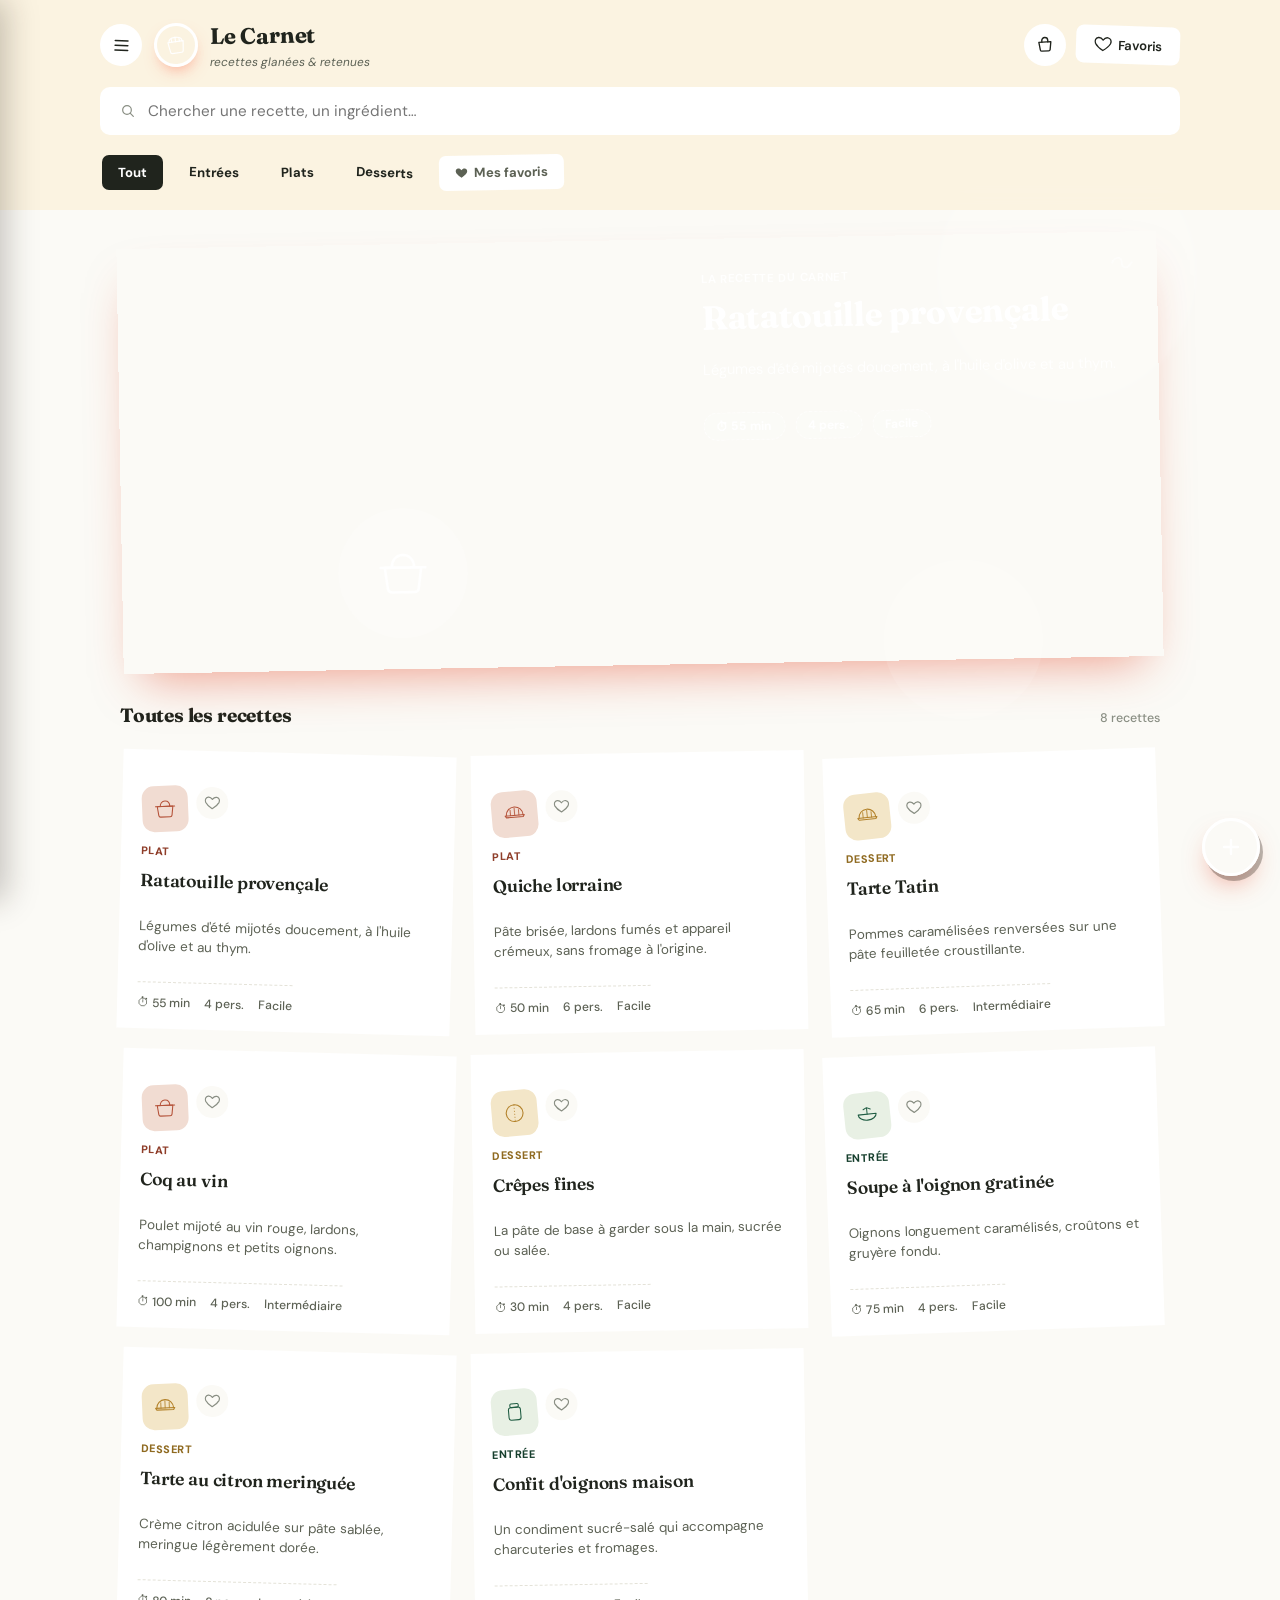
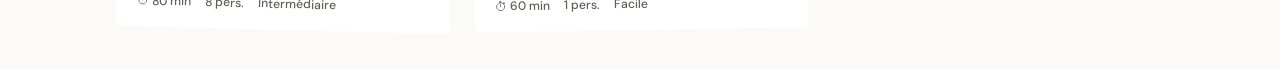
==== index.html @ 971d0649 "Task 1: Design tokens + global base styles - Swap Google Fonts link to use DM Sans (body), Fraunces " ====
<!DOCTYPE html>
<html lang="fr">
<head>
<meta charset="UTF-8">
<meta name="viewport" content="width=device-width, initial-scale=1.0, viewport-fit=cover">
<title>Le Carnet — recettes de cuisine</title>
<meta name="description" content="Un carnet de recettes numérique : entrées, plats et desserts, avec liste de courses et favoris.">
<link rel="preconnect" href="https://fonts.googleapis.com">
<link rel="preconnect" href="https://fonts.gstatic.com" crossorigin>
<link href="https://fonts.googleapis.com/css2?family=Fraunces:ital,opsz,wght@0,9..144,500;0,9..144,600;0,9..144,700;1,9..144,600&family=DM+Sans:wght@400;500;700&family=Caveat:wght@600;700&display=swap" rel="stylesheet">
<link rel="stylesheet" href="style.css">
</head>
<body>

<!-- ===== EN-TÊTE ===== -->
<header class="site-header">
  <div class="header-row">
    <div class="header-left">
      <button id="menuToggle" class="menu-toggle" type="button" aria-label="Ouvrir le menu">
        <svg viewBox="0 0 24 24" width="19" height="19"><path d="M4 6h16M4 12h16M4 18h16" stroke="currentColor" stroke-width="2" stroke-linecap="round"/></svg>
      </button>
      <div class="brand">
      <span class="brand-mark" aria-hidden="true">
        <svg viewBox="0 0 40 40" fill="none" xmlns="http://www.w3.org/2000/svg">
          <path d="M8 14c0-4 3.5-8 12-8s12 4 12 8" stroke="currentColor" stroke-width="2" stroke-linecap="round"/>
          <path d="M6 14h28l-2.5 18a3 3 0 0 1-3 2.6H11.5a3 3 0 0 1-3-2.6L6 14Z" stroke="currentColor" stroke-width="2" stroke-linejoin="round"/>
          <path d="M13 14V9M20 14V6M27 14V9" stroke="currentColor" stroke-width="2" stroke-linecap="round"/>
        </svg>
      </span>
      <div class="brand-text">
        <h1>Le Carnet</h1>
        <p>recettes glanées &amp; retenues</p>
      </div>
      </div>
    </div>
    <div class="header-actions">
      <button id="timerBadge" class="timer-badge" type="button" hidden>
        <svg viewBox="0 0 24 24" width="15" height="15"><circle cx="12" cy="13" r="8" fill="none" stroke="currentColor" stroke-width="1.8"/><path d="M12 9v4l3 2" fill="none" stroke="currentColor" stroke-width="1.8" stroke-linecap="round" stroke-linejoin="round"/><path d="M9 2h6M12 2v2" stroke="currentColor" stroke-width="1.8" stroke-linecap="round"/></svg>
        <span id="timerBadgeValue">00:00</span>
      </button>
      <button id="cartToggle" class="cart-toggle" type="button" aria-label="Panier de courses">
        <svg viewBox="0 0 24 24" width="18" height="18"><path d="M4 8h16l-1.5 10.5a2 2 0 0 1-2 1.5H7.5a2 2 0 0 1-2-1.5L4 8Z" fill="none" stroke="currentColor" stroke-width="1.8" stroke-linejoin="round"/><path d="M8 8V6a4 4 0 0 1 8 0v2" fill="none" stroke="currentColor" stroke-width="1.8" stroke-linecap="round"/></svg>
        <span id="cartBadge" class="cart-badge" hidden>0</span>
      </button>
      <button id="favToggle" class="fav-toggle" type="button" aria-pressed="false">
        <svg viewBox="0 0 24 24" width="18" height="18"><path d="M12 20.5s-7.5-4.6-10-9.4C.4 7.6 2 4 5.6 3.4 8 3 10.2 4.2 12 6.6 13.8 4.2 16 3 18.4 3.4 22 4 23.6 7.6 22 11.1c-2.5 4.8-10 9.4-10 9.4Z" fill="none" stroke="currentColor" stroke-width="1.8" stroke-linejoin="round"/></svg>
        <span>Favoris</span>
      </button>
    </div>
  </div>

  <div class="search-row">
    <label class="search-box" for="searchInput">
      <svg viewBox="0 0 24 24" width="16" height="16" aria-hidden="true"><circle cx="10.5" cy="10.5" r="6.5" fill="none" stroke="currentColor" stroke-width="1.8"/><path d="M20 20l-4.8-4.8" stroke="currentColor" stroke-width="1.8" stroke-linecap="round"/></svg>
      <input id="searchInput" type="text" placeholder="Chercher une recette, un ingrédient…" autocomplete="off">
    </label>
  </div>

  <nav class="chip-row" aria-label="Filtrer par catégorie">
    <button class="chip is-active" data-filter="tout" type="button">Tout</button>
    <button class="chip" data-filter="entrée" type="button">Entrées</button>
    <button class="chip" data-filter="plat" type="button">Plats</button>
    <button class="chip" data-filter="dessert" type="button">Desserts</button>
    <button class="chip chip-fav" data-filter="favoris" type="button">
      <svg viewBox="0 0 24 24" width="13" height="13"><path d="M12 20.5s-7.5-4.6-10-9.4C.4 7.6 2 4 5.6 3.4 8 3 10.2 4.2 12 6.6 13.8 4.2 16 3 18.4 3.4 22 4 23.6 7.6 22 11.1c-2.5 4.8-10 9.4-10 9.4Z" fill="currentColor"/></svg>
      Mes favoris
    </button>
  </nav>
</header>

<!-- ===== CONTENU PRINCIPAL ===== -->
<main id="mainView">
  <section class="hero" id="heroSlot" aria-label="Recette du jour"></section>

  <section class="grid-section">
    <div class="grid-heading">
      <h2 id="resultTitle">Toutes les recettes</h2>
      <span id="resultCount" class="result-count"></span>
    </div>
    <div id="recipeGrid" class="recipe-grid"></div>
    <p id="emptyState" class="empty-state" hidden>
      Rien à se mettre sous la dent. Essayez un autre mot-clé ou une autre catégorie.
    </p>
  </section>
</main>

<!-- ===== VUE DÉTAIL (fiche recette plein écran) ===== -->
<section id="detailView" class="detail-view" aria-hidden="true">
  <div class="detail-scroll" id="detailScroll"></div>
</section>

<!-- ===== VUE AJOUT (formulaire plein écran) ===== -->
<section id="addView" class="detail-view add-view" aria-hidden="true">
  <div class="detail-scroll" id="addScroll"></div>
</section>

<!-- ===== VUE PANIER (liste de courses plein écran) ===== -->
<section id="panierView" class="detail-view add-view" aria-hidden="true">
  <div class="detail-scroll" id="panierScroll"></div>
</section>

<button id="addFab" class="fab" type="button" aria-label="Ajouter une recette">
  <svg viewBox="0 0 24 24" width="24" height="24"><path d="M12 5v14M5 12h14" stroke="currentColor" stroke-width="2.4" stroke-linecap="round"/></svg>
</button>

<!-- ===== TIROIR DE NAVIGATION ===== -->
<div id="drawerOverlay" class="drawer-overlay" hidden></div>
<nav id="drawer" class="drawer" aria-hidden="true" aria-label="Navigation principale">
  <div class="drawer-head">
    <span class="drawer-title">Le Carnet</span>
    <button id="drawerCloseBtn" class="drawer-close" type="button" aria-label="Fermer le menu">✕</button>
  </div>
  <div class="drawer-nav">
    <button class="drawer-item" id="navAllBtn" type="button">
      <span class="drawer-item-icon"><svg viewBox="0 0 24 24" width="19" height="19"><rect x="3" y="3" width="8" height="8" rx="2" stroke="currentColor" stroke-width="1.8"/><rect x="13" y="3" width="8" height="8" rx="2" stroke="currentColor" stroke-width="1.8"/><rect x="3" y="13" width="8" height="8" rx="2" stroke="currentColor" stroke-width="1.8"/><rect x="13" y="13" width="8" height="8" rx="2" stroke="currentColor" stroke-width="1.8"/></svg></span>
      Toutes les recettes
    </button>
    <button class="drawer-item" id="navFavBtn" type="button">
      <span class="drawer-item-icon"><svg viewBox="0 0 24 24" width="19" height="19"><path d="M12 20.5s-7.5-4.6-10-9.4C.4 7.6 2 4 5.6 3.4 8 3 10.2 4.2 12 6.6 13.8 4.2 16 3 18.4 3.4 22 4 23.6 7.6 22 11.1c-2.5 4.8-10 9.4-10 9.4Z" fill="none" stroke="currentColor" stroke-width="1.8" stroke-linejoin="round"/></svg></span>
      Favoris
    </button>
    <button class="drawer-item" id="navPanierBtn" type="button">
      <span class="drawer-item-icon"><svg viewBox="0 0 24 24" width="19" height="19"><path d="M4 8h16l-1.5 10.5a2 2 0 0 1-2 1.5H7.5a2 2 0 0 1-2-1.5L4 8Z" fill="none" stroke="currentColor" stroke-width="1.8" stroke-linejoin="round"/><path d="M8 8V6a4 4 0 0 1 8 0v2" fill="none" stroke="currentColor" stroke-width="1.8" stroke-linecap="round"/></svg></span>
      Panier de courses
    </button>
    <button class="drawer-item" id="navAddBtn" type="button">
      <span class="drawer-item-icon"><svg viewBox="0 0 24 24" width="19" height="19"><path d="M12 5v14M5 12h14" stroke="currentColor" stroke-width="2" stroke-linecap="round"/></svg></span>
      Ajouter une recette
    </button>
  </div>
</nav>

<div id="toast" class="toast" role="status" aria-live="polite"></div>

<script src="script.js"></script>
</body>
</html>
---- style.css ----
/* =========================================================
   LE CARNET — design tokens
   Carnet lumineux épuré : presque blanc, une seule couleur bijou (émeraude)
   ========================================================= */
:root{
  --bg: #FBFAF6;
  --surface: #FFFFFF;
  --ink: #20241D;
  --ink-soft: #5C6154;
  --ink-faint: #8A8F84;
  --line: #E4E2D8;

  --emerald: #1F5C42;
  --emerald-dark: #163F2D;
  --emerald-tint: #E8F0E4;

  --terracotta: #B5533A;
  --terracotta-dark: #8F3E2A;
  --terracotta-tint: #F1DCD2;

  --mustard: #B3822A;
  --mustard-dark: #8F6A20;
  --mustard-tint: #F3E6C8;

  --font-display: "Fraunces", "Georgia", serif;
  --font-hand: "Caveat", cursive;
  --font-body: "DM Sans", -apple-system, BlinkMacSystemFont, sans-serif;

  --shadow-raised: 0 10px 24px -10px rgba(32,36,29,.22);
}

/* couleurs d'accent par catégorie, appliquées via classe .cat-xxx */
.cat-entrée{ --accent: var(--emerald); --accent-dark: var(--emerald-dark); --accent-tint: var(--emerald-tint); }
.cat-plat{ --accent: var(--terracotta); --accent-dark: var(--terracotta-dark); --accent-tint: var(--terracotta-tint); }
.cat-dessert{ --accent: var(--mustard); --accent-dark: var(--mustard-dark); --accent-tint: var(--mustard-tint); }

*,*::before,*::after{ box-sizing: border-box; }
@media (prefers-reduced-motion: reduce){
  *{ animation-duration: 0.001ms !important; transition-duration: 0.001ms !important; }
}

html{ -webkit-tap-highlight-color: transparent; }

body{
  margin:0;
  background: var(--bg);
  color: var(--ink);
  font-family: var(--font-body);
  line-height: 1.55;
  padding-bottom: 40px;
  position: relative;
  overflow-x: hidden;
}

h1,h2,h3{ font-family: var(--font-display); margin:0; color: var(--ink); font-weight: 600; letter-spacing:-.01em; }

button{ font-family: inherit; cursor:pointer; }
input{ font-family: inherit; }

/* =========================================================
   EN-TÊTE
   ========================================================= */
.site-header{
  position: sticky; top:0; z-index: 20;
  background: rgba(251,242,222,.88);
  backdrop-filter: blur(14px);
  -webkit-backdrop-filter: blur(14px);
  padding: 18px 20px 14px;
}
.header-row{
  display:flex; align-items:center; justify-content:space-between; gap:12px;
  max-width: 1080px; margin: 0 auto;
}
.header-left{ display:flex; align-items:center; gap:12px; }
.brand{ display:flex; align-items:center; gap:12px; }
.brand-mark{
  color: #fff;
  width:44px; height:44px; flex:none;
  display:flex; align-items:center; justify-content:center;
  background: linear-gradient(135deg, var(--coral), var(--coral-dark));
  border-radius: 50%;
  border: 3px solid var(--surface);
  outline: 2px solid var(--coral);
  box-shadow: 0 8px 16px -6px rgba(255,90,60,.5);
  transform: rotate(-8deg);
}
.brand-mark svg{ width:22px; height:22px; }
.brand-text h1{ font-size: 1.4rem; font-weight:700; transform: rotate(-1deg); }
.brand-text p{ margin:0; font-size:.74rem; color: var(--ink-soft); font-style: italic; }

.menu-toggle{
  display:flex; align-items:center; justify-content:center;
  width:42px; height:42px; flex:none;
  background: var(--surface); color: var(--ink);
  border:none; border-radius: 50%;
  box-shadow: var(--shadow-paper-sm);
  transition: all .18s ease;
  transform: rotate(2deg);
}
.menu-toggle:hover{ transform: rotate(0deg) translateY(-1px); box-shadow: var(--shadow-raised); }
.menu-toggle:active{ transform: scale(.94); }

.topbar-menu-btn{ margin-right:2px; }

.header-actions{ display:flex; align-items:center; gap:10px; }

.fav-toggle{
  display:flex; align-items:center; gap:6px;
  background: var(--surface); color: var(--ink);
  border:none; border-radius: 8px;
  padding: 10px 18px; font-size:.82rem; font-weight:600;
  box-shadow: var(--shadow-paper-sm);
  transition: all .18s ease;
  transform: rotate(2deg);
}
.fav-toggle svg{ stroke: currentColor; }
.fav-toggle[aria-pressed="true"]{ background: var(--coral); color:#fff; }
.fav-toggle:hover{ transform: rotate(0deg) translateY(-1px); box-shadow: var(--shadow-raised); }
.fav-toggle:active{ transform: scale(.96); }

.timer-badge{
  display:flex; align-items:center; gap:6px;
  background: var(--coral); color:#fff;
  border:none; border-radius: 999px;
  padding: 9px 14px; font-size:.8rem; font-weight:700; font-variant-numeric: tabular-nums;
  box-shadow: var(--shadow-paper-sm);
  transform: rotate(-2deg);
  animation: timerPulse 2s ease-in-out infinite;
}
.timer-badge:hover{ transform: rotate(0deg) translateY(-1px); }
.timer-badge[hidden]{ display:none; }
@keyframes timerPulse{
  0%,100%{ box-shadow: var(--shadow-paper-sm); }
  50%{ box-shadow: var(--shadow-paper-sm), 0 0 0 5px rgba(255,90,60,.18); }
}

.cart-toggle{
  position:relative;
  display:flex; align-items:center; justify-content:center;
  width:42px; height:42px; flex:none;
  background: var(--surface); color: var(--ink);
  border:none; border-radius: 50%;
  box-shadow: var(--shadow-paper-sm);
  transition: all .18s ease;
  transform: rotate(-3deg);
}
.cart-toggle:hover{ transform: rotate(0deg) translateY(-1px); box-shadow: var(--shadow-raised); }
.cart-toggle:active{ transform: scale(.94); }
.cart-badge{
  position:absolute; top:-5px; right:-5px;
  width:18px; height:18px; border-radius:50%;
  background: var(--coral-dark); color:#fff;
  font-size:.64rem; font-weight:800;
  display:flex; align-items:center; justify-content:center;
  border: 2px solid var(--bg);
}
.cart-badge[hidden]{ display:none; }

.search-row{ max-width:1080px; margin: 16px auto 0; }
.search-box{
  display:flex; align-items:center; gap:10px;
  background: var(--surface);
  border-radius: 10px;
  padding: 13px 20px;
  color: var(--ink-faint);
  box-shadow: var(--shadow-paper-sm);
  border-bottom: 3px dashed var(--coral);
}
.search-box input{
  border:none; background:transparent; outline:none;
  width:100%; font-size:.95rem; color: var(--ink);
}
.search-box svg{ flex:none; }

.chip-row{
  max-width:1080px; margin: 16px auto 0;
  display:flex; gap:10px; overflow-x:auto; padding: 4px 2px 6px;
  scrollbar-width:none;
}
.chip-row::-webkit-scrollbar{ display:none; }
.chip{
  flex:none;
  border:none;
  padding: 9px 16px; border-radius: 7px; font-size:.82rem; font-weight:700;
  transition: all .18s ease;
  display:flex; align-items:center; gap:6px;
  box-shadow: var(--shadow-paper-sm);
  background: var(--surface); color: var(--ink-soft);
}
.chip:nth-child(1){ transform: rotate(-2deg); }
.chip:nth-child(2){ transform: rotate(1.5deg); }
.chip:nth-child(3){ transform: rotate(-1.5deg); }
.chip:nth-child(4){ transform: rotate(2deg); }
.chip:nth-child(5){ transform: rotate(-1deg); }
.chip:hover{ transform: rotate(0deg) translateY(-1px); }
.chip[data-filter="entrée"]{ background: var(--teal-tint); color: var(--teal-dark); }
.chip[data-filter="plat"]{ background: var(--coral-tint); color: var(--coral-dark); }
.chip[data-filter="dessert"]{ background: var(--amber-tint); color: var(--amber-dark); }
.chip[data-filter="tout"].is-active{ background: var(--ink); color: #fff; }
.chip[data-filter="entrée"].is-active{ background: var(--teal); color: #fff; }
.chip[data-filter="plat"].is-active{ background: var(--coral); color: #fff; }
.chip[data-filter="dessert"].is-active{ background: var(--amber); color: #fff; }
.chip.is-active{ box-shadow: var(--shadow-paper); transform: rotate(0deg); }
.chip-fav.is-active{ background: var(--coral); color: #fff; }

/* =========================================================
   HERO — recette du jour
   ========================================================= */
.hero{ max-width:1080px; margin: 30px auto 0; padding: 0 20px; }
.hero-card{
  position:relative;
  display:grid; grid-template-columns: 1.15fr 1fr; gap:0;
  background: linear-gradient(135deg, var(--coral) 0%, var(--coral-dark) 100%);
  color: #fff;
  clip-path: var(--torn);
  overflow:visible;
  box-shadow: 0 24px 48px -20px rgba(225,64,31,.5);
  cursor:pointer;
  border: none;
  width:100%; text-align:left;
  isolation: isolate;
  transform: rotate(-1deg);
}
.hero-card::before{
  content:""; position:absolute; z-index:0; width:260px; height:260px; border-radius:50%;
  background: rgba(255,255,255,.14); top:-90px; right:-40px; filter: blur(2px);
}
.hero-card::after{
  content:""; position:absolute; z-index:0; width:160px; height:160px; border-radius:50%;
  background: rgba(255,255,255,.1); bottom:-60px; right:120px;
}
.hero-card .tape{ background: rgba(255,201,60,.9); left:36%; top:-11px; }
.hero-doodle{ position:absolute; z-index:1; opacity:.55; color:#fff; }
.hero-copy{ position:relative; z-index:1; padding: 32px 28px; display:flex; flex-direction:column; gap:10px; justify-content:center; }
.hero-eyebrow{
  font-size:.72rem; letter-spacing:.06em; text-transform:uppercase; font-weight:700;
  color: rgba(255,255,255,.85);
}
.hero-copy h2{ color: #fff; font-size: clamp(1.5rem, 3vw, 2.1rem); font-weight:700; line-height:1.15; transform: rotate(-.6deg); }
.hero-copy p{ color: rgba(255,255,255,.85); font-size:.92rem; max-width: 46ch; }
.hero-meta{ display:flex; gap:10px; margin-top:8px; flex-wrap: wrap; }
.hero-meta span{
  font-size:.76rem; font-weight:700; background: rgba(255,255,255,.18);
  border: 1.5px dashed rgba(255,255,255,.6);
  padding: 5px 12px; border-radius: 999px;
}
.hero-art{
  position:relative; z-index:1; display:flex; align-items:center; justify-content:center;
  min-height: 190px;
}
.hero-art-circle{
  width: 130px; height:130px; border-radius:50%;
  background: rgba(255,255,255,.16);
  display:flex; align-items:center; justify-content:center;
  animation: heroWobble 6s ease-in-out infinite;
}
.hero-art svg{ width: 56px; height:56px; color:#fff; }

@keyframes heroWobble{
  0%,100%{ transform: rotate(-4deg); }
  50%{ transform: rotate(4deg); }
}

@media (max-width: 640px){
  .hero-card{ grid-template-columns: 1fr; }
  .hero-art{ order:-1; min-height:140px; padding-top: 24px; }
}

/* =========================================================
   GRILLE DE RECETTES
   ========================================================= */
.grid-section{ max-width:1080px; margin: 36px auto 0; padding: 0 20px; }
.grid-heading{ display:flex; align-items:baseline; justify-content:space-between; margin-bottom:16px; }
.grid-heading h2{ font-size:1.2rem; font-weight:700; }
.result-count{ font-size:.78rem; color: var(--ink-faint); font-weight:500; }

.recipe-grid{
  display:grid; grid-template-columns: repeat(auto-fill, minmax(250px,1fr));
  gap: 20px;
}

.recipe-card{
  position:relative;
  background: var(--surface);
  border:none;
  clip-path: var(--torn);
  padding: 20px 20px 18px;
  box-shadow: var(--shadow-paper);
  cursor:pointer;
  transition: transform .2s cubic-bezier(.2,.8,.2,1), box-shadow .2s ease;
  text-align:left;
  width:100%;
  display:flex; flex-direction:column; gap:12px;
}
.recipe-grid{ padding-top: 6px; }
.recipe-card:nth-child(3n){ transform: rotate(-2deg); }
.recipe-card:nth-child(3n+1){ transform: rotate(1.5deg); }
.recipe-card:nth-child(3n+2){ transform: rotate(-1deg); }
.recipe-card:hover{ transform: rotate(0deg) translateY(-5px); box-shadow: var(--shadow-raised); }
.recipe-card:active{ transform: rotate(0deg) translateY(-1px); }

.card-top{ display:flex; align-items:flex-start; justify-content:space-between; gap:8px; margin-top: 4px; }
.card-icon{
  color: var(--accent); flex:none;
  width: 46px; height:46px; border-radius: 12px;
  background: var(--accent-tint);
  display:flex; align-items:center; justify-content:center;
  transform: rotate(-4deg);
}
.card-icon svg{ width:24px; height:24px; }

.card-fav{
  flex:none; background: var(--bg); border:none; color: var(--ink-faint); padding:8px;
  display:flex; border-radius: 999px;
  transition: color .15s ease, background .15s ease;
}
.card-fav[aria-pressed="true"]{ color: var(--coral); background: var(--coral-tint); }
.card-fav svg{ width:16px; height:16px; }

.card-cat{
  font-size:.68rem; letter-spacing:.04em; text-transform:uppercase; font-weight:800;
  color: var(--accent-dark);
}
.card-title{ font-family: var(--font-display); font-size:1.1rem; font-weight:600; line-height:1.25; color: var(--ink); }
.card-desc{ font-size:.84rem; color: var(--ink-soft); line-height:1.45; }

.card-meta{
  display:flex; gap:14px; margin-top:auto; padding-top:12px; border-top: 1.5px dashed var(--line);
  font-size:.76rem; color: var(--ink-soft); font-weight:500;
}
.card-meta span{ display:flex; align-items:center; gap:4px; }

.empty-state{
  text-align:center; padding: 50px 20px; color: var(--ink-soft);
}

/* =========================================================
   VUE DÉTAIL — fiche plein écran
   ========================================================= */
.detail-view{
  position: fixed; inset:0; z-index:50;
  background: var(--bg);
  transform: translateX(100%);
  transition: transform .32s cubic-bezier(.32,.72,0,1);
  overflow:hidden;
}
.detail-view.is-open{ transform: translateX(0); }
.detail-scroll{ height:100%; overflow-y:auto; }

/* fond papier opaque : garantit qu'aucun contenu qui défile ne peut jamais
   apparaître dans les découpes du bord déchiré ci-dessous */
.detail-hero{
  position: sticky; top:0; z-index:2;
  background: var(--bg);
  padding: 20px 20px 44px;
}
/* calque décoratif : dégradé + bord déchiré, posé par-dessus le fond papier opaque */
.detail-hero-fill{
  position:absolute; inset:0; z-index:0;
  background:
    repeating-linear-gradient(115deg, rgba(255,255,255,.05) 0 2px, transparent 2px 6px),
    linear-gradient(160deg, color-mix(in srgb, var(--accent) 55%, #fff) 0%, var(--accent) 35%, var(--accent-dark) 100%);
  clip-path: var(--torn-bottom);
}
.detail-hero > *:not(.detail-hero-fill){ position:relative; z-index:1; }
.detail-hero .tape{ background: rgba(255,201,60,.9); left:34%; top:0; }
.detail-doodle{ position:absolute; z-index:1; opacity:.5; color:#fff; }
.detail-topbar{ display:flex; align-items:center; justify-content:space-between; max-width:1080px; margin:0 auto 20px; }
.detail-topbar-left{ display:flex; align-items:center; gap:8px; }
.detail-topbar-actions{ display:flex; align-items:center; gap:8px; }
.back-btn{
  display:flex; align-items:center; gap:6px;
  background: rgba(255,255,255,.2); border:none;
  color: #fff; border-radius:999px; padding:9px 16px; font-size:.84rem; font-weight:600;
}
.detail-fav{
  background: rgba(255,255,255,.2); border:none;
  color: #fff; border-radius:999px; width:38px; height:38px;
  display:flex; align-items:center; justify-content:center;
}
.detail-fav.is-menu{ width:42px; height:42px; }
.detail-fav[aria-pressed="true"]{ background: #fff; color: var(--accent-dark); }

.detail-heading{ max-width:760px; margin:0 auto; }
.detail-eyebrow{ font-size:.72rem; text-transform:uppercase; letter-spacing:.06em; font-weight:700; color: rgba(255,255,255,.85); }
.detail-heading h2{ color: #fff; font-size: clamp(1.6rem,4vw,2.3rem); margin-top:6px; font-weight:700; }
.detail-sub{ color: rgba(255,255,255,.85); font-size:.9rem; margin-top:10px; max-width:60ch; }

.detail-stats{ display:flex; gap:12px; margin-top:22px; flex-wrap:wrap; }
.stat{ display:flex; flex-direction:column; gap:2px; background: rgba(255,255,255,.16); padding: 10px 16px; border-radius: 14px; }
.stat-value{ font-weight:700; font-size:.95rem; color: #fff; }
.stat-label{ font-size:.66rem; text-transform:uppercase; letter-spacing:.05em; color: rgba(255,255,255,.75); }

.stat-stepper .servings-row{ display:flex; align-items:center; gap:10px; }
.stat-stepper .stat-value{ min-width:14px; text-align:center; }
.step-btn{
  width:22px; height:22px; border-radius:50%; border:none;
  background: rgba(255,255,255,.28); color:#fff; font-weight:800; font-size:.9rem;
  display:flex; align-items:center; justify-content:center; line-height:1;
  transition: background .15s ease, transform .15s ease;
}
.step-btn:hover{ background: rgba(255,255,255,.4); }
.step-btn:active{ transform: scale(.9); }
.step-btn:disabled{ opacity:.4; cursor:not-allowed; }

.add-to-cart-btn{
  display:flex; align-items:center; justify-content:center; gap:8px;
  width:100%; margin-top:16px;
  background: linear-gradient(135deg, var(--accent), var(--accent-dark)); color:#fff;
  border:none; border-radius:8px; padding:12px 18px; font-size:.86rem; font-weight:700;
  box-shadow: var(--shadow-paper-sm);
  transform: rotate(-.6deg);
}
.add-to-cart-btn:hover{ transform: rotate(0deg) translateY(-1px); }
.add-to-cart-btn svg{ width:16px; height:16px; }

/* =========================================================
   MINUTEUR
   ========================================================= */
.timer-panel{
  position:relative; margin-top:16px;
  background: var(--surface); border-radius:4px; padding:16px;
  box-shadow: var(--shadow-paper-sm);
  transform: rotate(-.6deg);
}
.timer-panel .tape{ top:-8px; left:20px; }
.timer-panel-head{ display:flex; align-items:center; gap:8px; margin-bottom:10px; }
.timer-panel-head h4{ font-family: var(--font-display); font-size:.9rem; font-weight:600; margin:0; color: var(--ink); }
.timer-display{
  font-family: var(--font-display); font-size:2.1rem; font-weight:700;
  text-align:center; color: var(--accent-dark); margin: 4px 0 14px;
  font-variant-numeric: tabular-nums;
}
.timer-display.is-done{ color: var(--coral-dark); }
.timer-quick{ display:flex; gap:8px; justify-content:center; margin-bottom:14px; flex-wrap:wrap; }
.timer-quick button{
  border:none; background: var(--accent-tint); color: var(--accent-dark);
  font-weight:700; font-size:.78rem; padding:7px 13px; border-radius:999px;
}
.timer-quick button:hover{ background: var(--accent); color:#fff; }
.timer-actions{ display:flex; gap:10px; justify-content:center; }
.timer-actions button{
  border:none; border-radius:8px; padding:10px 20px; font-size:.84rem; font-weight:700;
  box-shadow: var(--shadow-paper-sm);
}
.timer-start{ background: linear-gradient(135deg, var(--accent), var(--accent-dark)); color:#fff; }
.timer-reset{ background: var(--surface); color: var(--ink); border: 1.5px dashed var(--line) !important; }
.timer-actions button:hover{ transform: translateY(-1px); }

.detail-body{ max-width:760px; margin: 0 auto; padding: 30px 20px 60px; display:grid; gap:36px; }
@media (min-width: 720px){
  .detail-body{ grid-template-columns: 1fr 1.4fr; align-items:start; }
}

.panel-title{
  font-size:.8rem; text-transform:uppercase; letter-spacing:.05em; font-weight:700;
  color: var(--ink); margin-bottom:16px;
}

/* liste d'ingrédients — rangées propres, plus de pointillés façon ticket */
.ingredient-list{ list-style:none; margin:0; padding:0; display:flex; flex-direction:column; gap:2px; }
.ingredient-list li{
  display:flex; justify-content:space-between; align-items:center; gap:10px;
  padding: 11px 14px;
  font-size:.88rem;
  border-radius: 12px;
  background: var(--surface);
}
.ingredient-list li:nth-child(even){ background: transparent; }
.ing-name{ color: var(--ink); font-weight:500; }
.ing-qty{ color: var(--accent-dark); font-weight:600; white-space:nowrap; font-size:.82rem; }

.step-list{ list-style:none; margin:0; padding:0; counter-reset: step; display:flex; flex-direction:column; gap:20px; }
.step-list li{
  counter-increment: step;
  position:relative; padding-left:42px; font-size:.93rem; color: var(--ink); line-height:1.6;
}
.step-list li::before{
  content: counter(step);
  position:absolute; left:0; top:-2px;
  width:28px; height:28px; border-radius:50%;
  background: linear-gradient(135deg, var(--accent), var(--accent-dark));
  color: #fff; font-weight:700; font-size:.8rem;
  display:flex; align-items:center; justify-content:center;
  box-shadow: 0 4px 10px -3px rgba(0,0,0,.25);
}

.note-box{
  position: relative;
  margin-top: 14px;
  background: var(--accent-tint);
  border-radius: 2px; padding: 16px 18px; font-size:.84rem; color: var(--ink);
  box-shadow: var(--shadow-paper-sm);
  transform: rotate(-1.2deg);
}
.note-box .tape{ background: rgba(255,201,60,.9); }
.note-box b{ color: var(--accent-dark); }

/* =========================================================
   TOAST
   ========================================================= */
.toast{
  position: fixed; left:50%; bottom:24px; transform: translateX(-50%) translateY(20px) rotate(-2deg);
  background: var(--ink); color: #fff;
  padding: 11px 20px; border-radius: 6px; font-size:.84rem; font-weight:600;
  opacity:0; pointer-events:none; transition: all .25s ease;
  z-index: 60; white-space:nowrap;
  box-shadow: var(--shadow-paper);
}
.toast.is-visible{ opacity:1; transform: translateX(-50%) translateY(0) rotate(-2deg); }

/* =========================================================
   BOUTON FLOTTANT (AJOUT)
   ========================================================= */
.fab{
  position: fixed; right: 20px; bottom: 24px; z-index: 40;
  width: 58px; height:58px; border-radius:50%;
  background: linear-gradient(135deg, var(--coral), var(--coral-dark));
  color:#fff; border: 3px solid var(--surface); outline: 2.5px solid var(--coral);
  display:flex; align-items:center; justify-content:center;
  box-shadow: 3px 5px 0 rgba(36,26,16,.3), 0 14px 28px -10px rgba(225,64,31,.55);
  transition: transform .18s ease, box-shadow .18s ease;
  animation: fabWobble 4s ease-in-out infinite;
}
.fab:hover{ transform: translateY(-2px) rotate(0deg); box-shadow: 3px 5px 0 rgba(36,26,16,.3), 0 18px 34px -10px rgba(225,64,31,.65); animation-play-state: paused; }
.fab:active{ transform: scale(.94); }

@keyframes fabWobble{
  0%,100%{ transform: rotate(-6deg); }
  50%{ transform: rotate(6deg); }
}

/* =========================================================
   VUE AJOUT — formulaire plein écran
   ========================================================= */
.add-topbar{
  display:flex; align-items:center; gap:14px;
  max-width:1120px; margin: 0 auto; padding: 20px 20px 8px;
}
.add-topbar h2{ font-size:1.15rem; font-weight:700; transform: rotate(-1deg); }
.add-topbar .back-btn{
  background: var(--surface); color: var(--ink); box-shadow: var(--shadow-paper-sm);
  border-radius: 8px;
}
.add-topbar-left{ display:flex; align-items:center; gap:8px; }
.add-topbar .menu-btn{
  width:42px; height:42px; flex:none; border-radius:50%; border:none;
  background: var(--surface); color: var(--ink); box-shadow: var(--shadow-paper-sm);
  display:flex; align-items:center; justify-content:center;
}
.add-topbar .menu-btn:hover{ color: var(--coral); }

.add-form{ max-width:640px; margin:0 auto; padding: 12px 20px 100px; display:flex; flex-direction:column; gap:18px; }
.field{ display:flex; flex-direction:column; gap:6px; }
.field-row{ display:flex; gap:14px; }
.field-row .field{ flex:1; }
.field label{ font-size:.76rem; font-weight:700; text-transform:uppercase; letter-spacing:.04em; color: var(--ink-soft); }
.field input, .field select, .field textarea{
  border:none; background: var(--surface); box-shadow: var(--shadow-paper-sm);
  border-bottom: 2.5px dashed var(--line);
  border-radius: 8px; padding: 12px 14px; font-size:.92rem; color: var(--ink);
  outline:none; width:100%; resize: vertical;
}
.field input:focus, .field select:focus, .field textarea:focus{ border-bottom-color: var(--coral); }

.dyn-rows{ display:flex; flex-direction:column; gap:8px; margin-bottom:8px; }
.dyn-row{ display:flex; gap:8px; align-items:center; }
.dyn-row input{
  border:none; background: var(--surface); box-shadow: var(--shadow-paper-sm);
  border-bottom: 2.5px dashed var(--line);
  border-radius: 8px; padding: 12px 14px; font-size:.92rem; color: var(--ink); outline:none;
}
.dyn-row input:focus{ border-bottom-color: var(--coral); }
.dyn-row .ing-name-input{ flex:2; min-width:0; }
.dyn-row .ing-qty-input{ flex:1; min-width:0; }
.dyn-row-step .step-input{ flex:1; min-width:0; }
.dyn-remove{
  flex:none; width:36px; height:36px; border-radius:50%; border:none;
  background: var(--bg); color: var(--ink-faint); font-size:.9rem;
}
.dyn-remove:hover{ color: var(--coral); }
.dyn-remove:disabled{ opacity:.35; cursor:not-allowed; }

.dyn-add{
  border:none; background: var(--surface); color: var(--ink); box-shadow: var(--shadow-paper-sm);
  border-radius: 999px; padding: 9px 16px; font-size:.82rem; font-weight:700;
  transform: rotate(-1deg);
}
.dyn-add:hover{ transform: rotate(0deg) translateY(-1px); }

.add-error{
  background: var(--coral-tint); color: var(--coral-dark); font-weight:600; font-size:.84rem;
  border-radius:4px; padding:10px 14px; margin:0;
  box-shadow: var(--shadow-paper-sm);
}

.add-actions{ display:flex; gap:10px; justify-content:flex-end; margin-top:6px; }
.btn-secondary, .btn-primary{
  border:none; border-radius:8px; padding:12px 22px; font-size:.88rem; font-weight:700;
  box-shadow: var(--shadow-paper-sm);
}
.btn-secondary{ background: var(--surface); color: var(--ink); transform: rotate(1deg); }
.btn-primary{ background: linear-gradient(135deg, var(--coral), var(--coral-dark)); color:#fff; transform: rotate(-1deg); }
.btn-primary:hover, .btn-secondary:hover{ transform: rotate(0deg) translateY(-1px); }

/* =========================================================
   VUE PANIER — liste de courses
   ========================================================= */
.panier-body{ max-width:760px; margin:0 auto; padding: 12px 20px 100px; }

.recipe-section{
  position:relative;
  margin-bottom:18px; padding: 14px 16px 16px;
  background: var(--surface); box-shadow: var(--shadow-paper-sm);
  border-radius:4px;
}
.recipe-section .tape{ top:-8px; }
.recipe-section-head{ display:flex; justify-content:space-between; align-items:center; gap:10px; margin-bottom:10px; }
.recipe-section-head .tag{ font-size:.72rem; font-weight:800; color: var(--accent-dark); text-transform:uppercase; letter-spacing:.03em; }
.remove-btn{
  flex:none; border:none; background: var(--coral-tint); color: var(--coral-dark);
  font-size:.7rem; font-weight:700; padding:5px 11px; border-radius:20px;
}
.remove-btn:hover{ background: var(--coral); color:#fff; }

.ing-lines{ display:flex; flex-direction:column; gap:4px; }
.ing-line{ display:flex; justify-content:space-between; gap:10px; font-size:.86rem; color: var(--ink); }
.ing-line span:last-child{ color: var(--ink-soft); white-space:nowrap; }

.acheter-title{
  display:flex; align-items:center; gap:8px;
  font-size:1.05rem; margin: 22px 0 12px;
}
.acheter-title .dot{ width:9px; height:9px; border-radius:50%; background: var(--teal); }

.check-list{ display:flex; flex-direction:column; gap:2px; }
.check-line{
  display:flex; align-items:center; gap:12px; padding: 9px 4px;
  font-size:.9rem; color: var(--ink); cursor:pointer;
}
.checkbox{
  flex:none; width:20px; height:20px; border-radius:6px; border:2px solid var(--coral);
  display:flex; align-items:center; justify-content:center; color:#fff; font-size:.7rem;
}
.checkbox.checked{ background: var(--coral); }
.check-line.done{ color: var(--ink-faint); text-decoration: line-through; }

.clear-btn{
  margin-top:20px; border:none; background: var(--ink); color: var(--surface);
  font-size:.82rem; font-weight:700; padding:11px 20px; border-radius:8px;
  box-shadow: var(--shadow-paper-sm); transform: rotate(-1deg);
}
.clear-btn:hover{ transform: rotate(0deg) translateY(-1px); }

/* =========================================================
   TIROIR DE NAVIGATION
   ========================================================= */
.drawer-overlay{
  position: fixed; inset:0; z-index:64;
  background: rgba(36,26,16,.45);
  opacity:0; transition: opacity .25s ease;
}
.drawer-overlay.is-open{ opacity:1; }

.drawer{
  position: fixed; top:0; left:0; bottom:0; z-index:65;
  width: min(280px, 82vw);
  background: var(--surface);
  box-shadow: 6px 0 30px rgba(36,26,16,.25);
  transform: translateX(-100%);
  transition: transform .3s cubic-bezier(.32,.72,0,1);
  display:flex; flex-direction:column;
  padding: 20px 0;
}
.drawer.is-open{ transform: translateX(0); }

.drawer-head{
  display:flex; align-items:center; justify-content:space-between;
  padding: 0 20px 18px; margin-bottom:8px; border-bottom: 2px dashed var(--line);
}
.drawer-title{ font-family: var(--font-display); font-size:1.15rem; font-weight:700; color: var(--ink); transform: rotate(-1deg); }
.drawer-close{
  width:32px; height:32px; border-radius:50%; border:none;
  background: var(--bg); color: var(--ink-soft); font-size:.85rem;
}
.drawer-close:hover{ color: var(--coral); }

.drawer-nav{ display:flex; flex-direction:column; gap:4px; padding: 8px 12px; }
.drawer-item{
  display:flex; align-items:center; gap:14px;
  border:none; background:transparent; color: var(--ink);
  padding: 13px 12px; border-radius:8px; font-size:.92rem; font-weight:600;
  text-align:left; transition: background .15s ease, transform .15s ease;
}
.drawer-item:hover{ background: var(--bg); transform: translateX(2px); }
.drawer-item-icon{
  flex:none; width:34px; height:34px; border-radius:10px;
  background: var(--coral-tint); color: var(--coral-dark);
  display:flex; align-items:center; justify-content:center;
}
.drawer-item:nth-child(2) .drawer-item-icon{ background: var(--teal-tint); color: var(--teal-dark); }
.drawer-item:nth-child(3) .drawer-item-icon{ background: var(--amber-tint); color: var(--amber-dark); }

/* focus visibility */
button:focus-visible, input:focus-visible{
  outline: 2px solid var(--coral); outline-offset: 2px;
}
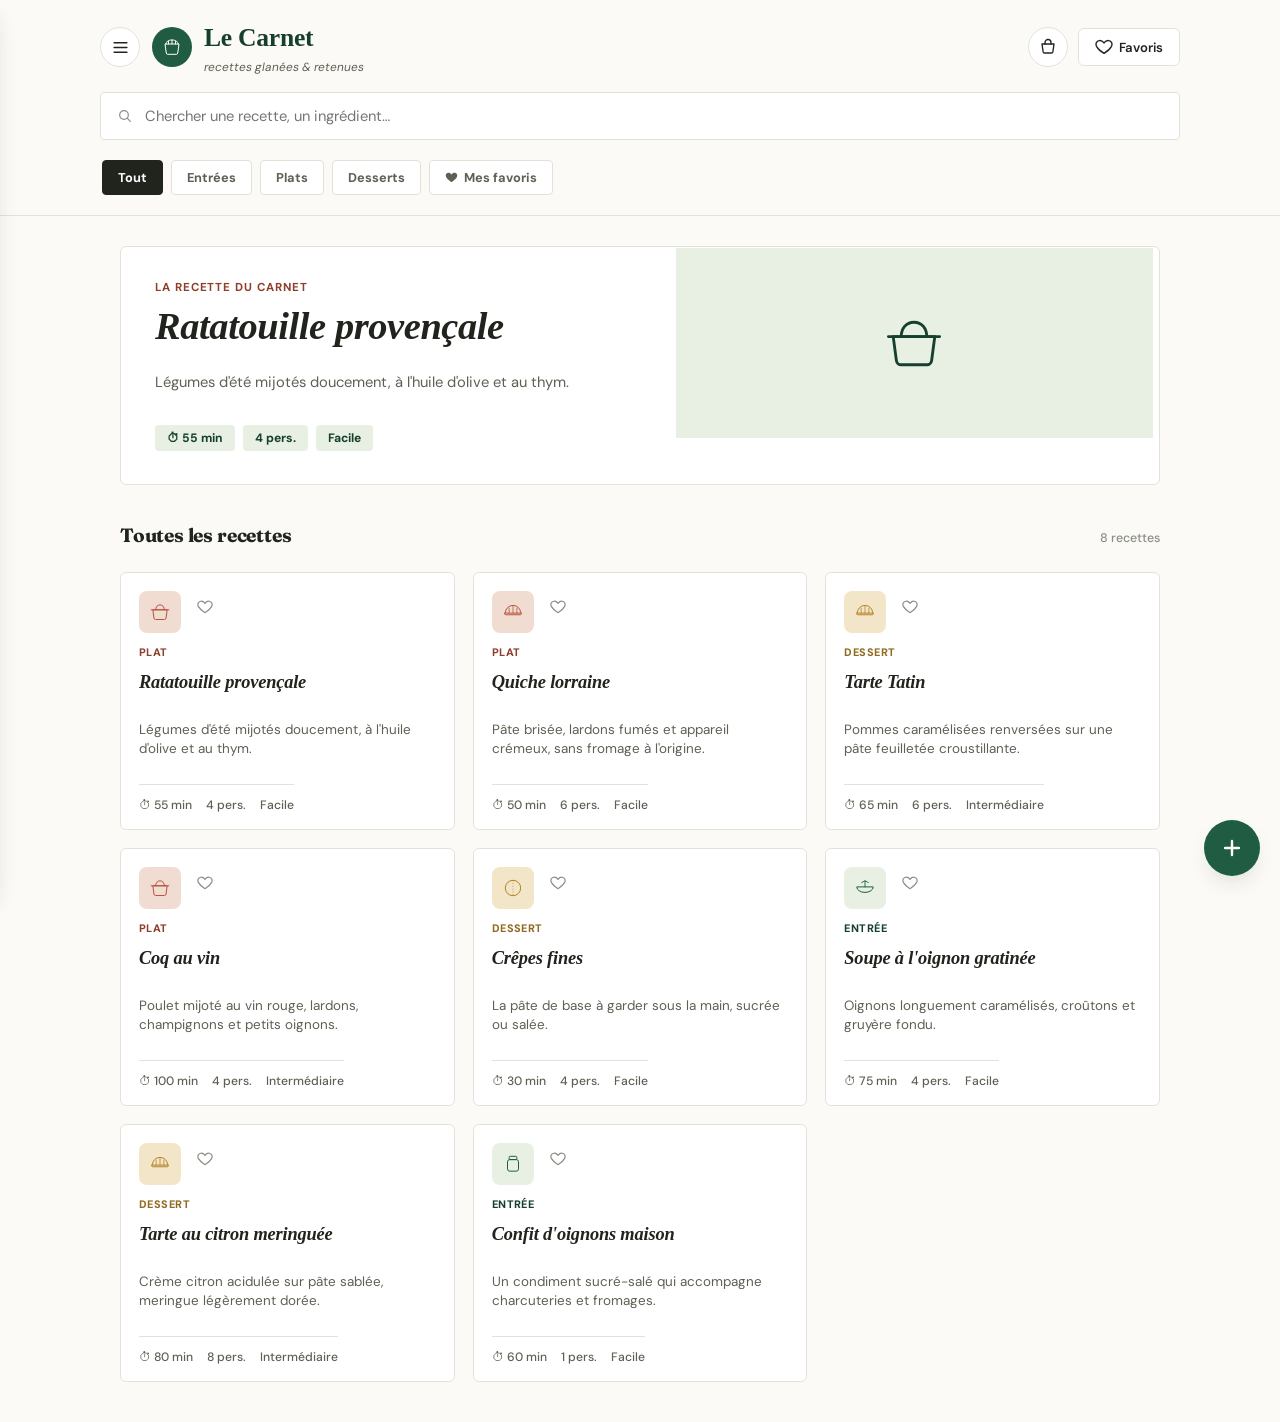
==== commit 47cbf275: "Fix: add aria-label to #favToggle button for stable accessible name at all viewport widths The #favT" ====
--- a/index.html
+++ b/index.html
@@ -42,7 +42,7 @@
         <svg viewBox="0 0 24 24" width="18" height="18"><path d="M4 8h16l-1.5 10.5a2 2 0 0 1-2 1.5H7.5a2 2 0 0 1-2-1.5L4 8Z" fill="none" stroke="currentColor" stroke-width="1.8" stroke-linejoin="round"/><path d="M8 8V6a4 4 0 0 1 8 0v2" fill="none" stroke="currentColor" stroke-width="1.8" stroke-linecap="round"/></svg>
         <span id="cartBadge" class="cart-badge" hidden>0</span>
       </button>
-      <button id="favToggle" class="fav-toggle" type="button" aria-pressed="false">
+      <button id="favToggle" class="fav-toggle" type="button" aria-pressed="false" aria-label="Favoris">
         <svg viewBox="0 0 24 24" width="18" height="18"><path d="M12 20.5s-7.5-4.6-10-9.4C.4 7.6 2 4 5.6 3.4 8 3 10.2 4.2 12 6.6 13.8 4.2 16 3 18.4 3.4 22 4 23.6 7.6 22 11.1c-2.5 4.8-10 9.4-10 9.4Z" fill="none" stroke="currentColor" stroke-width="1.8" stroke-linejoin="round"/></svg>
         <span>Favoris</span>
       </button>
--- a/style.css
+++ b/style.css
@@ -62,9 +62,10 @@
    ========================================================= */
 .site-header{
   position: sticky; top:0; z-index: 20;
-  background: rgba(251,242,222,.88);
+  background: rgba(251,250,246,.92);
   backdrop-filter: blur(14px);
   -webkit-backdrop-filter: blur(14px);
+  border-bottom: 1px solid var(--line);
   padding: 18px 20px 14px;
 }
 .header-row{
@@ -75,29 +76,23 @@
 .brand{ display:flex; align-items:center; gap:12px; }
 .brand-mark{
   color: #fff;
-  width:44px; height:44px; flex:none;
-  display:flex; align-items:center; justify-content:center;
-  background: linear-gradient(135deg, var(--coral), var(--coral-dark));
+  width:40px; height:40px; flex:none;
+  display:flex; align-items:center; justify-content:center;
+  background: var(--emerald);
   border-radius: 50%;
-  border: 3px solid var(--surface);
-  outline: 2px solid var(--coral);
-  box-shadow: 0 8px 16px -6px rgba(255,90,60,.5);
-  transform: rotate(-8deg);
-}
-.brand-mark svg{ width:22px; height:22px; }
-.brand-text h1{ font-size: 1.4rem; font-weight:700; transform: rotate(-1deg); }
+}
+.brand-mark svg{ width:20px; height:20px; }
+.brand-text h1{ font-family: var(--font-hand); font-weight:700; font-size: 1.6rem; color: var(--emerald-dark); }
 .brand-text p{ margin:0; font-size:.74rem; color: var(--ink-soft); font-style: italic; }
 
 .menu-toggle{
   display:flex; align-items:center; justify-content:center;
-  width:42px; height:42px; flex:none;
+  width:40px; height:40px; flex:none;
   background: var(--surface); color: var(--ink);
-  border:none; border-radius: 50%;
-  box-shadow: var(--shadow-paper-sm);
-  transition: all .18s ease;
-  transform: rotate(2deg);
-}
-.menu-toggle:hover{ transform: rotate(0deg) translateY(-1px); box-shadow: var(--shadow-raised); }
+  border:1px solid var(--line); border-radius: 50%;
+  transition: border-color .15s ease, color .15s ease;
+}
+.menu-toggle:hover{ border-color: var(--emerald); color: var(--emerald-dark); }
 .menu-toggle:active{ transform: scale(.94); }
 
 .topbar-menu-btn{ margin-right:2px; }
@@ -107,49 +102,38 @@
 .fav-toggle{
   display:flex; align-items:center; gap:6px;
   background: var(--surface); color: var(--ink);
-  border:none; border-radius: 8px;
-  padding: 10px 18px; font-size:.82rem; font-weight:600;
-  box-shadow: var(--shadow-paper-sm);
-  transition: all .18s ease;
-  transform: rotate(2deg);
+  border:1px solid var(--line); border-radius: 6px;
+  padding: 9px 16px; font-size:.82rem; font-weight:600;
+  transition: all .15s ease;
 }
 .fav-toggle svg{ stroke: currentColor; }
-.fav-toggle[aria-pressed="true"]{ background: var(--coral); color:#fff; }
-.fav-toggle:hover{ transform: rotate(0deg) translateY(-1px); box-shadow: var(--shadow-raised); }
+.fav-toggle[aria-pressed="true"]{ background: var(--emerald); color:#fff; border-color: var(--emerald); }
+.fav-toggle:hover{ border-color: var(--emerald); }
 .fav-toggle:active{ transform: scale(.96); }
 
 .timer-badge{
   display:flex; align-items:center; gap:6px;
-  background: var(--coral); color:#fff;
-  border:none; border-radius: 999px;
+  background: var(--emerald); color:#fff;
+  border:none; border-radius: 6px;
   padding: 9px 14px; font-size:.8rem; font-weight:700; font-variant-numeric: tabular-nums;
-  box-shadow: var(--shadow-paper-sm);
-  transform: rotate(-2deg);
-  animation: timerPulse 2s ease-in-out infinite;
-}
-.timer-badge:hover{ transform: rotate(0deg) translateY(-1px); }
+}
+.timer-badge:hover{ background: var(--emerald-dark); }
 .timer-badge[hidden]{ display:none; }
-@keyframes timerPulse{
-  0%,100%{ box-shadow: var(--shadow-paper-sm); }
-  50%{ box-shadow: var(--shadow-paper-sm), 0 0 0 5px rgba(255,90,60,.18); }
-}
 
 .cart-toggle{
   position:relative;
   display:flex; align-items:center; justify-content:center;
-  width:42px; height:42px; flex:none;
+  width:40px; height:40px; flex:none;
   background: var(--surface); color: var(--ink);
-  border:none; border-radius: 50%;
-  box-shadow: var(--shadow-paper-sm);
-  transition: all .18s ease;
-  transform: rotate(-3deg);
-}
-.cart-toggle:hover{ transform: rotate(0deg) translateY(-1px); box-shadow: var(--shadow-raised); }
+  border:1px solid var(--line); border-radius: 50%;
+  transition: border-color .15s ease, color .15s ease;
+}
+.cart-toggle:hover{ border-color: var(--emerald); color: var(--emerald-dark); }
 .cart-toggle:active{ transform: scale(.94); }
 .cart-badge{
   position:absolute; top:-5px; right:-5px;
   width:18px; height:18px; border-radius:50%;
-  background: var(--coral-dark); color:#fff;
+  background: var(--terracotta); color:#fff;
   font-size:.64rem; font-weight:800;
   display:flex; align-items:center; justify-content:center;
   border: 2px solid var(--bg);
@@ -160,48 +144,51 @@
 .search-box{
   display:flex; align-items:center; gap:10px;
   background: var(--surface);
-  border-radius: 10px;
-  padding: 13px 20px;
+  border: 1px solid var(--line);
+  border-radius: 4px;
+  padding: 12px 16px;
   color: var(--ink-faint);
-  box-shadow: var(--shadow-paper-sm);
-  border-bottom: 3px dashed var(--coral);
-}
+  transition: border-color .15s ease;
+}
+.search-box:focus-within{ border-color: var(--emerald); }
 .search-box input{
   border:none; background:transparent; outline:none;
-  width:100%; font-size:.95rem; color: var(--ink);
+  width:100%; font-size:.92rem; color: var(--ink);
 }
 .search-box svg{ flex:none; }
 
 .chip-row{
   max-width:1080px; margin: 16px auto 0;
-  display:flex; gap:10px; overflow-x:auto; padding: 4px 2px 6px;
+  display:flex; gap:8px; overflow-x:auto; padding: 4px 2px 6px;
   scrollbar-width:none;
 }
 .chip-row::-webkit-scrollbar{ display:none; }
 .chip{
   flex:none;
-  border:none;
-  padding: 9px 16px; border-radius: 7px; font-size:.82rem; font-weight:700;
-  transition: all .18s ease;
+  border: 1px solid var(--line);
+  padding: 8px 15px; border-radius: 4px; font-size:.8rem; font-weight:700;
+  transition: all .15s ease;
   display:flex; align-items:center; gap:6px;
-  box-shadow: var(--shadow-paper-sm);
   background: var(--surface); color: var(--ink-soft);
 }
-.chip:nth-child(1){ transform: rotate(-2deg); }
-.chip:nth-child(2){ transform: rotate(1.5deg); }
-.chip:nth-child(3){ transform: rotate(-1.5deg); }
-.chip:nth-child(4){ transform: rotate(2deg); }
-.chip:nth-child(5){ transform: rotate(-1deg); }
-.chip:hover{ transform: rotate(0deg) translateY(-1px); }
-.chip[data-filter="entrée"]{ background: var(--teal-tint); color: var(--teal-dark); }
-.chip[data-filter="plat"]{ background: var(--coral-tint); color: var(--coral-dark); }
-.chip[data-filter="dessert"]{ background: var(--amber-tint); color: var(--amber-dark); }
-.chip[data-filter="tout"].is-active{ background: var(--ink); color: #fff; }
-.chip[data-filter="entrée"].is-active{ background: var(--teal); color: #fff; }
-.chip[data-filter="plat"].is-active{ background: var(--coral); color: #fff; }
-.chip[data-filter="dessert"].is-active{ background: var(--amber); color: #fff; }
-.chip.is-active{ box-shadow: var(--shadow-paper); transform: rotate(0deg); }
-.chip-fav.is-active{ background: var(--coral); color: #fff; }
+.chip:hover{ border-color: var(--emerald); }
+.chip[data-filter="tout"].is-active{ background: var(--ink); color: #fff; border-color: var(--ink); }
+.chip[data-filter="entrée"].is-active{ background: var(--emerald); color: #fff; border-color: var(--emerald); }
+.chip[data-filter="plat"].is-active{ background: var(--terracotta); color: #fff; border-color: var(--terracotta); }
+.chip[data-filter="dessert"].is-active{ background: var(--mustard); color: #fff; border-color: var(--mustard); }
+.chip-fav.is-active{ background: var(--emerald); color: #fff; border-color: var(--emerald); }
+
+@media (max-width: 480px){
+  .site-header{ padding: 14px 16px 12px; }
+  .header-row{ gap:8px; }
+  .header-left{ gap:8px; }
+  .brand{ gap:8px; }
+  .brand-text p{ display:none; }
+  .brand-text h1{ font-size:1.3rem; white-space:nowrap; }
+  .header-actions{ gap:6px; }
+  .fav-toggle span{ display:none; }
+  .fav-toggle{ padding:9px 10px; }
+}
 
 /* =========================================================
    HERO — recette du jour
@@ -210,60 +197,37 @@
 .hero-card{
   position:relative;
   display:grid; grid-template-columns: 1.15fr 1fr; gap:0;
-  background: linear-gradient(135deg, var(--coral) 0%, var(--coral-dark) 100%);
-  color: #fff;
-  clip-path: var(--torn);
-  overflow:visible;
-  box-shadow: 0 24px 48px -20px rgba(225,64,31,.5);
+  background: var(--surface);
+  border: 1px solid var(--line);
+  border-radius: 6px;
+  overflow:hidden;
   cursor:pointer;
-  border: none;
   width:100%; text-align:left;
-  isolation: isolate;
-  transform: rotate(-1deg);
-}
-.hero-card::before{
-  content:""; position:absolute; z-index:0; width:260px; height:260px; border-radius:50%;
-  background: rgba(255,255,255,.14); top:-90px; right:-40px; filter: blur(2px);
-}
-.hero-card::after{
-  content:""; position:absolute; z-index:0; width:160px; height:160px; border-radius:50%;
-  background: rgba(255,255,255,.1); bottom:-60px; right:120px;
-}
-.hero-card .tape{ background: rgba(255,201,60,.9); left:36%; top:-11px; }
-.hero-doodle{ position:absolute; z-index:1; opacity:.55; color:#fff; }
-.hero-copy{ position:relative; z-index:1; padding: 32px 28px; display:flex; flex-direction:column; gap:10px; justify-content:center; }
+  transition: box-shadow .2s ease, border-color .2s ease;
+}
+.hero-card:hover{ border-color: var(--emerald); box-shadow: var(--shadow-raised); }
+.hero-copy{ padding: 32px 28px; display:flex; flex-direction:column; gap:10px; justify-content:center; }
 .hero-eyebrow{
-  font-size:.72rem; letter-spacing:.06em; text-transform:uppercase; font-weight:700;
-  color: rgba(255,255,255,.85);
-}
-.hero-copy h2{ color: #fff; font-size: clamp(1.5rem, 3vw, 2.1rem); font-weight:700; line-height:1.15; transform: rotate(-.6deg); }
-.hero-copy p{ color: rgba(255,255,255,.85); font-size:.92rem; max-width: 46ch; }
-.hero-meta{ display:flex; gap:10px; margin-top:8px; flex-wrap: wrap; }
+  font-size:.72rem; letter-spacing:.08em; text-transform:uppercase; font-weight:700;
+  color: var(--terracotta-dark);
+}
+.hero-copy h2{ font-family: var(--font-display); font-style: italic; color: var(--ink); font-size: clamp(1.7rem, 3.2vw, 2.4rem); font-weight:600; line-height:1.1; }
+.hero-copy p{ color: var(--ink-soft); font-size:.92rem; max-width: 46ch; }
+.hero-meta{ display:flex; gap:8px; margin-top:8px; flex-wrap: wrap; }
 .hero-meta span{
-  font-size:.76rem; font-weight:700; background: rgba(255,255,255,.18);
-  border: 1.5px dashed rgba(255,255,255,.6);
-  padding: 5px 12px; border-radius: 999px;
+  font-size:.76rem; font-weight:700; color: var(--emerald-dark); background: var(--emerald-tint);
+  padding: 5px 12px; border-radius: 4px;
 }
 .hero-art{
-  position:relative; z-index:1; display:flex; align-items:center; justify-content:center;
-  min-height: 190px;
-}
-.hero-art-circle{
-  width: 130px; height:130px; border-radius:50%;
-  background: rgba(255,255,255,.16);
-  display:flex; align-items:center; justify-content:center;
-  animation: heroWobble 6s ease-in-out infinite;
-}
-.hero-art svg{ width: 56px; height:56px; color:#fff; }
-
-@keyframes heroWobble{
-  0%,100%{ transform: rotate(-4deg); }
-  50%{ transform: rotate(4deg); }
-}
+  position:relative; display:flex; align-items:center; justify-content:center;
+  min-height: 190px; background: var(--emerald-tint);
+  color: var(--emerald-dark);
+}
+.hero-art svg{ width: 64px; height:64px; }
 
 @media (max-width: 640px){
   .hero-card{ grid-template-columns: 1fr; }
-  .hero-art{ order:-1; min-height:140px; padding-top: 24px; }
+  .hero-art{ order:-1; min-height:140px; }
 }
 
 /* =========================================================
@@ -276,56 +240,51 @@
 
 .recipe-grid{
   display:grid; grid-template-columns: repeat(auto-fill, minmax(250px,1fr));
-  gap: 20px;
+  gap: 18px;
+  padding-top: 6px;
 }
 
 .recipe-card{
   position:relative;
   background: var(--surface);
-  border:none;
-  clip-path: var(--torn);
-  padding: 20px 20px 18px;
-  box-shadow: var(--shadow-paper);
+  border: 1px solid var(--line);
+  border-radius: 6px;
+  padding: 18px 18px 16px;
   cursor:pointer;
-  transition: transform .2s cubic-bezier(.2,.8,.2,1), box-shadow .2s ease;
+  transition: border-color .2s ease, box-shadow .2s ease;
   text-align:left;
   width:100%;
   display:flex; flex-direction:column; gap:12px;
 }
-.recipe-grid{ padding-top: 6px; }
-.recipe-card:nth-child(3n){ transform: rotate(-2deg); }
-.recipe-card:nth-child(3n+1){ transform: rotate(1.5deg); }
-.recipe-card:nth-child(3n+2){ transform: rotate(-1deg); }
-.recipe-card:hover{ transform: rotate(0deg) translateY(-5px); box-shadow: var(--shadow-raised); }
-.recipe-card:active{ transform: rotate(0deg) translateY(-1px); }
-
-.card-top{ display:flex; align-items:flex-start; justify-content:space-between; gap:8px; margin-top: 4px; }
+.recipe-card:hover{ border-color: var(--emerald); box-shadow: var(--shadow-raised); }
+.recipe-card:active{ transform: translateY(1px); }
+
+.card-top{ display:flex; align-items:flex-start; justify-content:space-between; gap:8px; }
 .card-icon{
   color: var(--accent); flex:none;
-  width: 46px; height:46px; border-radius: 12px;
+  width: 42px; height:42px; border-radius: 8px;
   background: var(--accent-tint);
   display:flex; align-items:center; justify-content:center;
-  transform: rotate(-4deg);
-}
-.card-icon svg{ width:24px; height:24px; }
+}
+.card-icon svg{ width:22px; height:22px; }
 
 .card-fav{
-  flex:none; background: var(--bg); border:none; color: var(--ink-faint); padding:8px;
+  flex:none; background: transparent; border:none; color: var(--ink-faint); padding:8px;
   display:flex; border-radius: 999px;
-  transition: color .15s ease, background .15s ease;
-}
-.card-fav[aria-pressed="true"]{ color: var(--coral); background: var(--coral-tint); }
+  transition: color .15s ease;
+}
+.card-fav[aria-pressed="true"]{ color: var(--terracotta-dark); }
 .card-fav svg{ width:16px; height:16px; }
 
 .card-cat{
   font-size:.68rem; letter-spacing:.04em; text-transform:uppercase; font-weight:800;
   color: var(--accent-dark);
 }
-.card-title{ font-family: var(--font-display); font-size:1.1rem; font-weight:600; line-height:1.25; color: var(--ink); }
+.card-title{ font-family: var(--font-display); font-style: italic; font-size:1.15rem; font-weight:600; line-height:1.25; color: var(--ink); }
 .card-desc{ font-size:.84rem; color: var(--ink-soft); line-height:1.45; }
 
 .card-meta{
-  display:flex; gap:14px; margin-top:auto; padding-top:12px; border-top: 1.5px dashed var(--line);
+  display:flex; gap:14px; margin-top:auto; padding-top:12px; border-top: 1px solid var(--line);
   font-size:.76rem; color: var(--ink-soft); font-weight:500;
 }
 .card-meta span{ display:flex; align-items:center; gap:4px; }
@@ -347,71 +306,62 @@
 .detail-view.is-open{ transform: translateX(0); }
 .detail-scroll{ height:100%; overflow-y:auto; }
 
-/* fond papier opaque : garantit qu'aucun contenu qui défile ne peut jamais
-   apparaître dans les découpes du bord déchiré ci-dessous */
 .detail-hero{
   position: sticky; top:0; z-index:2;
-  background: var(--bg);
-  padding: 20px 20px 44px;
-}
-/* calque décoratif : dégradé + bord déchiré, posé par-dessus le fond papier opaque */
-.detail-hero-fill{
-  position:absolute; inset:0; z-index:0;
-  background:
-    repeating-linear-gradient(115deg, rgba(255,255,255,.05) 0 2px, transparent 2px 6px),
-    linear-gradient(160deg, color-mix(in srgb, var(--accent) 55%, #fff) 0%, var(--accent) 35%, var(--accent-dark) 100%);
-  clip-path: var(--torn-bottom);
-}
-.detail-hero > *:not(.detail-hero-fill){ position:relative; z-index:1; }
-.detail-hero .tape{ background: rgba(255,201,60,.9); left:34%; top:0; }
-.detail-doodle{ position:absolute; z-index:1; opacity:.5; color:#fff; }
-.detail-topbar{ display:flex; align-items:center; justify-content:space-between; max-width:1080px; margin:0 auto 20px; }
+  background: rgba(251,250,246,.92);
+  backdrop-filter: blur(14px);
+  -webkit-backdrop-filter: blur(14px);
+  border-bottom: 1px solid var(--line);
+  padding: 20px 20px 26px;
+}
+.detail-topbar{ display:flex; align-items:center; justify-content:space-between; max-width:1080px; margin:0 auto 18px; }
 .detail-topbar-left{ display:flex; align-items:center; gap:8px; }
 .detail-topbar-actions{ display:flex; align-items:center; gap:8px; }
 .back-btn{
   display:flex; align-items:center; gap:6px;
-  background: rgba(255,255,255,.2); border:none;
-  color: #fff; border-radius:999px; padding:9px 16px; font-size:.84rem; font-weight:600;
-}
+  background: var(--surface); border:1px solid var(--line);
+  color: var(--ink); border-radius:6px; padding:8px 15px; font-size:.84rem; font-weight:600;
+}
+.back-btn:hover{ border-color: var(--emerald); }
 .detail-fav{
-  background: rgba(255,255,255,.2); border:none;
-  color: #fff; border-radius:999px; width:38px; height:38px;
-  display:flex; align-items:center; justify-content:center;
-}
+  background: var(--surface); border:1px solid var(--line);
+  color: var(--ink); border-radius:50%; width:38px; height:38px;
+  display:flex; align-items:center; justify-content:center;
+}
+.detail-fav:hover{ border-color: var(--emerald); }
 .detail-fav.is-menu{ width:42px; height:42px; }
-.detail-fav[aria-pressed="true"]{ background: #fff; color: var(--accent-dark); }
+.detail-fav[aria-pressed="true"]{ background: var(--emerald); color: #fff; border-color: var(--emerald); }
 
 .detail-heading{ max-width:760px; margin:0 auto; }
-.detail-eyebrow{ font-size:.72rem; text-transform:uppercase; letter-spacing:.06em; font-weight:700; color: rgba(255,255,255,.85); }
-.detail-heading h2{ color: #fff; font-size: clamp(1.6rem,4vw,2.3rem); margin-top:6px; font-weight:700; }
-.detail-sub{ color: rgba(255,255,255,.85); font-size:.9rem; margin-top:10px; max-width:60ch; }
-
-.detail-stats{ display:flex; gap:12px; margin-top:22px; flex-wrap:wrap; }
-.stat{ display:flex; flex-direction:column; gap:2px; background: rgba(255,255,255,.16); padding: 10px 16px; border-radius: 14px; }
-.stat-value{ font-weight:700; font-size:.95rem; color: #fff; }
-.stat-label{ font-size:.66rem; text-transform:uppercase; letter-spacing:.05em; color: rgba(255,255,255,.75); }
+.detail-eyebrow{ font-size:.72rem; text-transform:uppercase; letter-spacing:.08em; font-weight:700; color: var(--accent-dark); }
+.detail-heading h2{ font-family: var(--font-display); font-style: italic; color: var(--ink); font-size: clamp(1.8rem,4vw,2.5rem); margin-top:8px; font-weight:600; }
+.detail-sub{ color: var(--ink-soft); font-size:.9rem; margin-top:10px; max-width:60ch; }
+
+.detail-stats{ display:flex; gap:10px; margin-top:18px; flex-wrap:wrap; }
+.stat{ display:flex; flex-direction:column; gap:2px; background: var(--emerald-tint); padding: 8px 14px; border-radius: 4px; }
+.stat-value{ font-weight:700; font-size:.9rem; color: var(--emerald-dark); }
+.stat-label{ font-size:.64rem; text-transform:uppercase; letter-spacing:.05em; color: var(--emerald-dark); opacity:.75; }
 
 .stat-stepper .servings-row{ display:flex; align-items:center; gap:10px; }
 .stat-stepper .stat-value{ min-width:14px; text-align:center; }
 .step-btn{
-  width:22px; height:22px; border-radius:50%; border:none;
-  background: rgba(255,255,255,.28); color:#fff; font-weight:800; font-size:.9rem;
+  width:20px; height:20px; border-radius:50%; border:1px solid var(--emerald);
+  background: transparent; color: var(--emerald-dark); font-weight:800; font-size:.85rem;
   display:flex; align-items:center; justify-content:center; line-height:1;
-  transition: background .15s ease, transform .15s ease;
-}
-.step-btn:hover{ background: rgba(255,255,255,.4); }
+  transition: background .15s ease;
+}
+.step-btn:hover{ background: var(--emerald-tint); }
 .step-btn:active{ transform: scale(.9); }
 .step-btn:disabled{ opacity:.4; cursor:not-allowed; }
 
 .add-to-cart-btn{
   display:flex; align-items:center; justify-content:center; gap:8px;
   width:100%; margin-top:16px;
-  background: linear-gradient(135deg, var(--accent), var(--accent-dark)); color:#fff;
-  border:none; border-radius:8px; padding:12px 18px; font-size:.86rem; font-weight:700;
-  box-shadow: var(--shadow-paper-sm);
-  transform: rotate(-.6deg);
-}
-.add-to-cart-btn:hover{ transform: rotate(0deg) translateY(-1px); }
+  background: var(--emerald); color:#fff;
+  border:none; border-radius:6px; padding:12px 18px; font-size:.86rem; font-weight:700;
+  transition: background .15s ease;
+}
+.add-to-cart-btn:hover{ background: var(--emerald-dark); }
 .add-to-cart-btn svg{ width:16px; height:16px; }
 
 /* =========================================================
@@ -419,33 +369,30 @@
    ========================================================= */
 .timer-panel{
   position:relative; margin-top:16px;
-  background: var(--surface); border-radius:4px; padding:16px;
-  box-shadow: var(--shadow-paper-sm);
-  transform: rotate(-.6deg);
-}
-.timer-panel .tape{ top:-8px; left:20px; }
+  background: var(--surface); border: 1px solid var(--line); border-radius:6px; padding:16px;
+}
 .timer-panel-head{ display:flex; align-items:center; gap:8px; margin-bottom:10px; }
 .timer-panel-head h4{ font-family: var(--font-display); font-size:.9rem; font-weight:600; margin:0; color: var(--ink); }
 .timer-display{
   font-family: var(--font-display); font-size:2.1rem; font-weight:700;
-  text-align:center; color: var(--accent-dark); margin: 4px 0 14px;
+  text-align:center; color: var(--emerald-dark); margin: 4px 0 14px;
   font-variant-numeric: tabular-nums;
 }
-.timer-display.is-done{ color: var(--coral-dark); }
+.timer-display.is-done{ color: var(--terracotta-dark); }
 .timer-quick{ display:flex; gap:8px; justify-content:center; margin-bottom:14px; flex-wrap:wrap; }
 .timer-quick button{
-  border:none; background: var(--accent-tint); color: var(--accent-dark);
+  border:1px solid var(--line); background: var(--surface); color: var(--emerald-dark);
   font-weight:700; font-size:.78rem; padding:7px 13px; border-radius:999px;
 }
-.timer-quick button:hover{ background: var(--accent); color:#fff; }
+.timer-quick button:hover{ background: var(--emerald-tint); border-color: var(--emerald); }
 .timer-actions{ display:flex; gap:10px; justify-content:center; }
 .timer-actions button{
-  border:none; border-radius:8px; padding:10px 20px; font-size:.84rem; font-weight:700;
-  box-shadow: var(--shadow-paper-sm);
-}
-.timer-start{ background: linear-gradient(135deg, var(--accent), var(--accent-dark)); color:#fff; }
-.timer-reset{ background: var(--surface); color: var(--ink); border: 1.5px dashed var(--line) !important; }
-.timer-actions button:hover{ transform: translateY(-1px); }
+  border:none; border-radius:6px; padding:10px 20px; font-size:.84rem; font-weight:700;
+}
+.timer-start{ background: var(--emerald); color:#fff; }
+.timer-start:hover{ background: var(--emerald-dark); }
+.timer-reset{ background: var(--surface); color: var(--ink); border: 1px solid var(--line) !important; }
+.timer-reset:hover{ border-color: var(--terracotta) !important; color: var(--terracotta-dark); }
 
 .detail-body{ max-width:760px; margin: 0 auto; padding: 30px 20px 60px; display:grid; gap:36px; }
 @media (min-width: 720px){
@@ -457,78 +404,65 @@
   color: var(--ink); margin-bottom:16px;
 }
 
-/* liste d'ingrédients — rangées propres, plus de pointillés façon ticket */
-.ingredient-list{ list-style:none; margin:0; padding:0; display:flex; flex-direction:column; gap:2px; }
+.ingredient-list{ list-style:none; margin:0; padding:0; display:flex; flex-direction:column; }
 .ingredient-list li{
   display:flex; justify-content:space-between; align-items:center; gap:10px;
-  padding: 11px 14px;
+  padding: 11px 2px;
   font-size:.88rem;
-  border-radius: 12px;
-  background: var(--surface);
-}
-.ingredient-list li:nth-child(even){ background: transparent; }
+  border-bottom: 1px solid var(--line);
+}
 .ing-name{ color: var(--ink); font-weight:500; }
-.ing-qty{ color: var(--accent-dark); font-weight:600; white-space:nowrap; font-size:.82rem; }
+.ing-qty{ color: var(--emerald-dark); font-weight:600; white-space:nowrap; font-size:.82rem; }
 
 .step-list{ list-style:none; margin:0; padding:0; counter-reset: step; display:flex; flex-direction:column; gap:20px; }
 .step-list li{
   counter-increment: step;
-  position:relative; padding-left:42px; font-size:.93rem; color: var(--ink); line-height:1.6;
+  position:relative; padding-left:38px; font-size:.93rem; color: var(--ink); line-height:1.6;
 }
 .step-list li::before{
   content: counter(step);
   position:absolute; left:0; top:-2px;
-  width:28px; height:28px; border-radius:50%;
-  background: linear-gradient(135deg, var(--accent), var(--accent-dark));
-  color: #fff; font-weight:700; font-size:.8rem;
-  display:flex; align-items:center; justify-content:center;
-  box-shadow: 0 4px 10px -3px rgba(0,0,0,.25);
+  width:26px; height:26px; border-radius:50%;
+  border: 1.5px solid var(--emerald);
+  color: var(--emerald-dark); font-weight:700; font-size:.78rem;
+  display:flex; align-items:center; justify-content:center;
 }
 
 .note-box{
   position: relative;
   margin-top: 14px;
   background: var(--accent-tint);
-  border-radius: 2px; padding: 16px 18px; font-size:.84rem; color: var(--ink);
-  box-shadow: var(--shadow-paper-sm);
-  transform: rotate(-1.2deg);
-}
-.note-box .tape{ background: rgba(255,201,60,.9); }
+  border-radius: 4px; padding: 16px 18px; font-size:.84rem; color: var(--ink);
+}
 .note-box b{ color: var(--accent-dark); }
 
 /* =========================================================
    TOAST
    ========================================================= */
 .toast{
-  position: fixed; left:50%; bottom:24px; transform: translateX(-50%) translateY(20px) rotate(-2deg);
+  position: fixed; left:50%; bottom:24px; transform: translateX(-50%) translateY(20px);
   background: var(--ink); color: #fff;
   padding: 11px 20px; border-radius: 6px; font-size:.84rem; font-weight:600;
   opacity:0; pointer-events:none; transition: all .25s ease;
   z-index: 60; white-space:nowrap;
-  box-shadow: var(--shadow-paper);
-}
-.toast.is-visible{ opacity:1; transform: translateX(-50%) translateY(0) rotate(-2deg); }
+  box-shadow: var(--shadow-raised);
+}
+.toast.is-visible{ opacity:1; transform: translateX(-50%) translateY(0); }
 
 /* =========================================================
    BOUTON FLOTTANT (AJOUT)
    ========================================================= */
 .fab{
   position: fixed; right: 20px; bottom: 24px; z-index: 40;
-  width: 58px; height:58px; border-radius:50%;
-  background: linear-gradient(135deg, var(--coral), var(--coral-dark));
-  color:#fff; border: 3px solid var(--surface); outline: 2.5px solid var(--coral);
-  display:flex; align-items:center; justify-content:center;
-  box-shadow: 3px 5px 0 rgba(36,26,16,.3), 0 14px 28px -10px rgba(225,64,31,.55);
-  transition: transform .18s ease, box-shadow .18s ease;
-  animation: fabWobble 4s ease-in-out infinite;
-}
-.fab:hover{ transform: translateY(-2px) rotate(0deg); box-shadow: 3px 5px 0 rgba(36,26,16,.3), 0 18px 34px -10px rgba(225,64,31,.65); animation-play-state: paused; }
+  width: 56px; height:56px; border-radius:50%;
+  background: var(--emerald);
+  color:#fff; border: none;
+  display:flex; align-items:center; justify-content:center;
+  box-shadow: var(--shadow-raised);
+  transition: transform .18s ease, background .18s ease;
+}
+.fab:hover{ transform: translateY(-2px); background: var(--emerald-dark); }
 .fab:active{ transform: scale(.94); }
-
-@keyframes fabWobble{
-  0%,100%{ transform: rotate(-6deg); }
-  50%{ transform: rotate(6deg); }
-}
 
 /* =========================================================
    VUE AJOUT — formulaire plein écran
@@ -537,18 +471,18 @@
   display:flex; align-items:center; gap:14px;
   max-width:1120px; margin: 0 auto; padding: 20px 20px 8px;
 }
-.add-topbar h2{ font-size:1.15rem; font-weight:700; transform: rotate(-1deg); }
+.add-topbar h2{ font-size:1.15rem; font-weight:700; }
 .add-topbar .back-btn{
-  background: var(--surface); color: var(--ink); box-shadow: var(--shadow-paper-sm);
-  border-radius: 8px;
+  background: var(--surface); color: var(--ink); border: 1px solid var(--line);
+  border-radius: 6px;
 }
 .add-topbar-left{ display:flex; align-items:center; gap:8px; }
 .add-topbar .menu-btn{
-  width:42px; height:42px; flex:none; border-radius:50%; border:none;
-  background: var(--surface); color: var(--ink); box-shadow: var(--shadow-paper-sm);
-  display:flex; align-items:center; justify-content:center;
-}
-.add-topbar .menu-btn:hover{ color: var(--coral); }
+  width:42px; height:42px; flex:none; border-radius:50%; border:1px solid var(--line);
+  background: var(--surface); color: var(--ink);
+  display:flex; align-items:center; justify-content:center;
+}
+.add-topbar .menu-btn:hover{ color: var(--emerald-dark); border-color: var(--emerald); }
 
 .add-form{ max-width:640px; margin:0 auto; padding: 12px 20px 100px; display:flex; flex-direction:column; gap:18px; }
 .field{ display:flex; flex-direction:column; gap:6px; }
@@ -556,21 +490,20 @@
 .field-row .field{ flex:1; }
 .field label{ font-size:.76rem; font-weight:700; text-transform:uppercase; letter-spacing:.04em; color: var(--ink-soft); }
 .field input, .field select, .field textarea{
-  border:none; background: var(--surface); box-shadow: var(--shadow-paper-sm);
-  border-bottom: 2.5px dashed var(--line);
-  border-radius: 8px; padding: 12px 14px; font-size:.92rem; color: var(--ink);
+  border:none; background: var(--surface);
+  border: 1px solid var(--line);
+  border-radius: 6px; padding: 12px 14px; font-size:.92rem; color: var(--ink);
   outline:none; width:100%; resize: vertical;
 }
-.field input:focus, .field select:focus, .field textarea:focus{ border-bottom-color: var(--coral); }
+.field input:focus, .field select:focus, .field textarea:focus{ border-color: var(--emerald); }
 
 .dyn-rows{ display:flex; flex-direction:column; gap:8px; margin-bottom:8px; }
 .dyn-row{ display:flex; gap:8px; align-items:center; }
 .dyn-row input{
-  border:none; background: var(--surface); box-shadow: var(--shadow-paper-sm);
-  border-bottom: 2.5px dashed var(--line);
-  border-radius: 8px; padding: 12px 14px; font-size:.92rem; color: var(--ink); outline:none;
-}
-.dyn-row input:focus{ border-bottom-color: var(--coral); }
+  border:1px solid var(--line); background: var(--surface);
+  border-radius: 6px; padding: 12px 14px; font-size:.92rem; color: var(--ink); outline:none;
+}
+.dyn-row input:focus{ border-color: var(--emerald); }
 .dyn-row .ing-name-input{ flex:2; min-width:0; }
 .dyn-row .ing-qty-input{ flex:1; min-width:0; }
 .dyn-row-step .step-input{ flex:1; min-width:0; }
@@ -578,30 +511,28 @@
   flex:none; width:36px; height:36px; border-radius:50%; border:none;
   background: var(--bg); color: var(--ink-faint); font-size:.9rem;
 }
-.dyn-remove:hover{ color: var(--coral); }
+.dyn-remove:hover{ color: var(--terracotta-dark); }
 .dyn-remove:disabled{ opacity:.35; cursor:not-allowed; }
 
 .dyn-add{
-  border:none; background: var(--surface); color: var(--ink); box-shadow: var(--shadow-paper-sm);
+  border:1px solid var(--line); background: var(--surface); color: var(--ink);
   border-radius: 999px; padding: 9px 16px; font-size:.82rem; font-weight:700;
-  transform: rotate(-1deg);
-}
-.dyn-add:hover{ transform: rotate(0deg) translateY(-1px); }
+}
+.dyn-add:hover{ border-color: var(--emerald); color: var(--emerald-dark); }
 
 .add-error{
-  background: var(--coral-tint); color: var(--coral-dark); font-weight:600; font-size:.84rem;
+  background: var(--terracotta-tint); color: var(--terracotta-dark); font-weight:600; font-size:.84rem;
   border-radius:4px; padding:10px 14px; margin:0;
-  box-shadow: var(--shadow-paper-sm);
 }
 
 .add-actions{ display:flex; gap:10px; justify-content:flex-end; margin-top:6px; }
 .btn-secondary, .btn-primary{
-  border:none; border-radius:8px; padding:12px 22px; font-size:.88rem; font-weight:700;
-  box-shadow: var(--shadow-paper-sm);
-}
-.btn-secondary{ background: var(--surface); color: var(--ink); transform: rotate(1deg); }
-.btn-primary{ background: linear-gradient(135deg, var(--coral), var(--coral-dark)); color:#fff; transform: rotate(-1deg); }
-.btn-primary:hover, .btn-secondary:hover{ transform: rotate(0deg) translateY(-1px); }
+  border:none; border-radius:6px; padding:12px 22px; font-size:.88rem; font-weight:700;
+}
+.btn-secondary{ background: var(--surface); color: var(--ink); border: 1px solid var(--line); }
+.btn-primary{ background: var(--emerald); color:#fff; }
+.btn-primary:hover{ background: var(--emerald-dark); }
+.btn-secondary:hover{ border-color: var(--emerald); }
 
 /* =========================================================
    VUE PANIER — liste de courses
@@ -610,18 +541,17 @@
 
 .recipe-section{
   position:relative;
-  margin-bottom:18px; padding: 14px 16px 16px;
-  background: var(--surface); box-shadow: var(--shadow-paper-sm);
-  border-radius:4px;
-}
-.recipe-section .tape{ top:-8px; }
+  margin-bottom:16px; padding: 14px 16px 16px;
+  background: var(--surface); border: 1px solid var(--line);
+  border-radius:6px;
+}
 .recipe-section-head{ display:flex; justify-content:space-between; align-items:center; gap:10px; margin-bottom:10px; }
 .recipe-section-head .tag{ font-size:.72rem; font-weight:800; color: var(--accent-dark); text-transform:uppercase; letter-spacing:.03em; }
 .remove-btn{
-  flex:none; border:none; background: var(--coral-tint); color: var(--coral-dark);
+  flex:none; border:none; background: var(--terracotta-tint); color: var(--terracotta-dark);
   font-size:.7rem; font-weight:700; padding:5px 11px; border-radius:20px;
 }
-.remove-btn:hover{ background: var(--coral); color:#fff; }
+.remove-btn:hover{ background: var(--terracotta); color:#fff; }
 
 .ing-lines{ display:flex; flex-direction:column; gap:4px; }
 .ing-line{ display:flex; justify-content:space-between; gap:10px; font-size:.86rem; color: var(--ink); }
@@ -631,7 +561,7 @@
   display:flex; align-items:center; gap:8px;
   font-size:1.05rem; margin: 22px 0 12px;
 }
-.acheter-title .dot{ width:9px; height:9px; border-radius:50%; background: var(--teal); }
+.acheter-title .dot{ width:9px; height:9px; border-radius:50%; background: var(--emerald); }
 
 .check-list{ display:flex; flex-direction:column; gap:2px; }
 .check-line{
@@ -639,25 +569,24 @@
   font-size:.9rem; color: var(--ink); cursor:pointer;
 }
 .checkbox{
-  flex:none; width:20px; height:20px; border-radius:6px; border:2px solid var(--coral);
+  flex:none; width:20px; height:20px; border-radius:5px; border:2px solid var(--emerald);
   display:flex; align-items:center; justify-content:center; color:#fff; font-size:.7rem;
 }
-.checkbox.checked{ background: var(--coral); }
+.checkbox.checked{ background: var(--emerald); }
 .check-line.done{ color: var(--ink-faint); text-decoration: line-through; }
 
 .clear-btn{
   margin-top:20px; border:none; background: var(--ink); color: var(--surface);
-  font-size:.82rem; font-weight:700; padding:11px 20px; border-radius:8px;
-  box-shadow: var(--shadow-paper-sm); transform: rotate(-1deg);
-}
-.clear-btn:hover{ transform: rotate(0deg) translateY(-1px); }
+  font-size:.82rem; font-weight:700; padding:11px 20px; border-radius:6px;
+}
+.clear-btn:hover{ background: var(--emerald-dark); }
 
 /* =========================================================
    TIROIR DE NAVIGATION
    ========================================================= */
 .drawer-overlay{
   position: fixed; inset:0; z-index:64;
-  background: rgba(36,26,16,.45);
+  background: rgba(32,36,29,.4);
   opacity:0; transition: opacity .25s ease;
 }
 .drawer-overlay.is-open{ opacity:1; }
@@ -666,7 +595,7 @@
   position: fixed; top:0; left:0; bottom:0; z-index:65;
   width: min(280px, 82vw);
   background: var(--surface);
-  box-shadow: 6px 0 30px rgba(36,26,16,.25);
+  box-shadow: var(--shadow-raised);
   transform: translateX(-100%);
   transition: transform .3s cubic-bezier(.32,.72,0,1);
   display:flex; flex-direction:column;
@@ -676,32 +605,32 @@
 
 .drawer-head{
   display:flex; align-items:center; justify-content:space-between;
-  padding: 0 20px 18px; margin-bottom:8px; border-bottom: 2px dashed var(--line);
-}
-.drawer-title{ font-family: var(--font-display); font-size:1.15rem; font-weight:700; color: var(--ink); transform: rotate(-1deg); }
+  padding: 0 20px 18px; margin-bottom:8px; border-bottom: 1px solid var(--line);
+}
+.drawer-title{ font-family: var(--font-hand); font-size:1.4rem; font-weight:700; color: var(--emerald-dark); }
 .drawer-close{
   width:32px; height:32px; border-radius:50%; border:none;
   background: var(--bg); color: var(--ink-soft); font-size:.85rem;
 }
-.drawer-close:hover{ color: var(--coral); }
+.drawer-close:hover{ color: var(--terracotta-dark); }
 
 .drawer-nav{ display:flex; flex-direction:column; gap:4px; padding: 8px 12px; }
 .drawer-item{
   display:flex; align-items:center; gap:14px;
   border:none; background:transparent; color: var(--ink);
-  padding: 13px 12px; border-radius:8px; font-size:.92rem; font-weight:600;
-  text-align:left; transition: background .15s ease, transform .15s ease;
-}
-.drawer-item:hover{ background: var(--bg); transform: translateX(2px); }
+  padding: 13px 12px; border-radius:6px; font-size:.92rem; font-weight:600;
+  text-align:left; transition: background .15s ease;
+}
+.drawer-item:hover{ background: var(--bg); }
 .drawer-item-icon{
-  flex:none; width:34px; height:34px; border-radius:10px;
-  background: var(--coral-tint); color: var(--coral-dark);
-  display:flex; align-items:center; justify-content:center;
-}
-.drawer-item:nth-child(2) .drawer-item-icon{ background: var(--teal-tint); color: var(--teal-dark); }
-.drawer-item:nth-child(3) .drawer-item-icon{ background: var(--amber-tint); color: var(--amber-dark); }
+  flex:none; width:34px; height:34px; border-radius:8px;
+  background: var(--emerald-tint); color: var(--emerald-dark);
+  display:flex; align-items:center; justify-content:center;
+}
+.drawer-item:nth-child(2) .drawer-item-icon{ background: var(--terracotta-tint); color: var(--terracotta-dark); }
+.drawer-item:nth-child(3) .drawer-item-icon{ background: var(--mustard-tint); color: var(--mustard-dark); }
 
 /* focus visibility */
 button:focus-visible, input:focus-visible{
-  outline: 2px solid var(--coral); outline-offset: 2px;
-}
+  outline: 2px solid var(--emerald); outline-offset: 2px;
+}
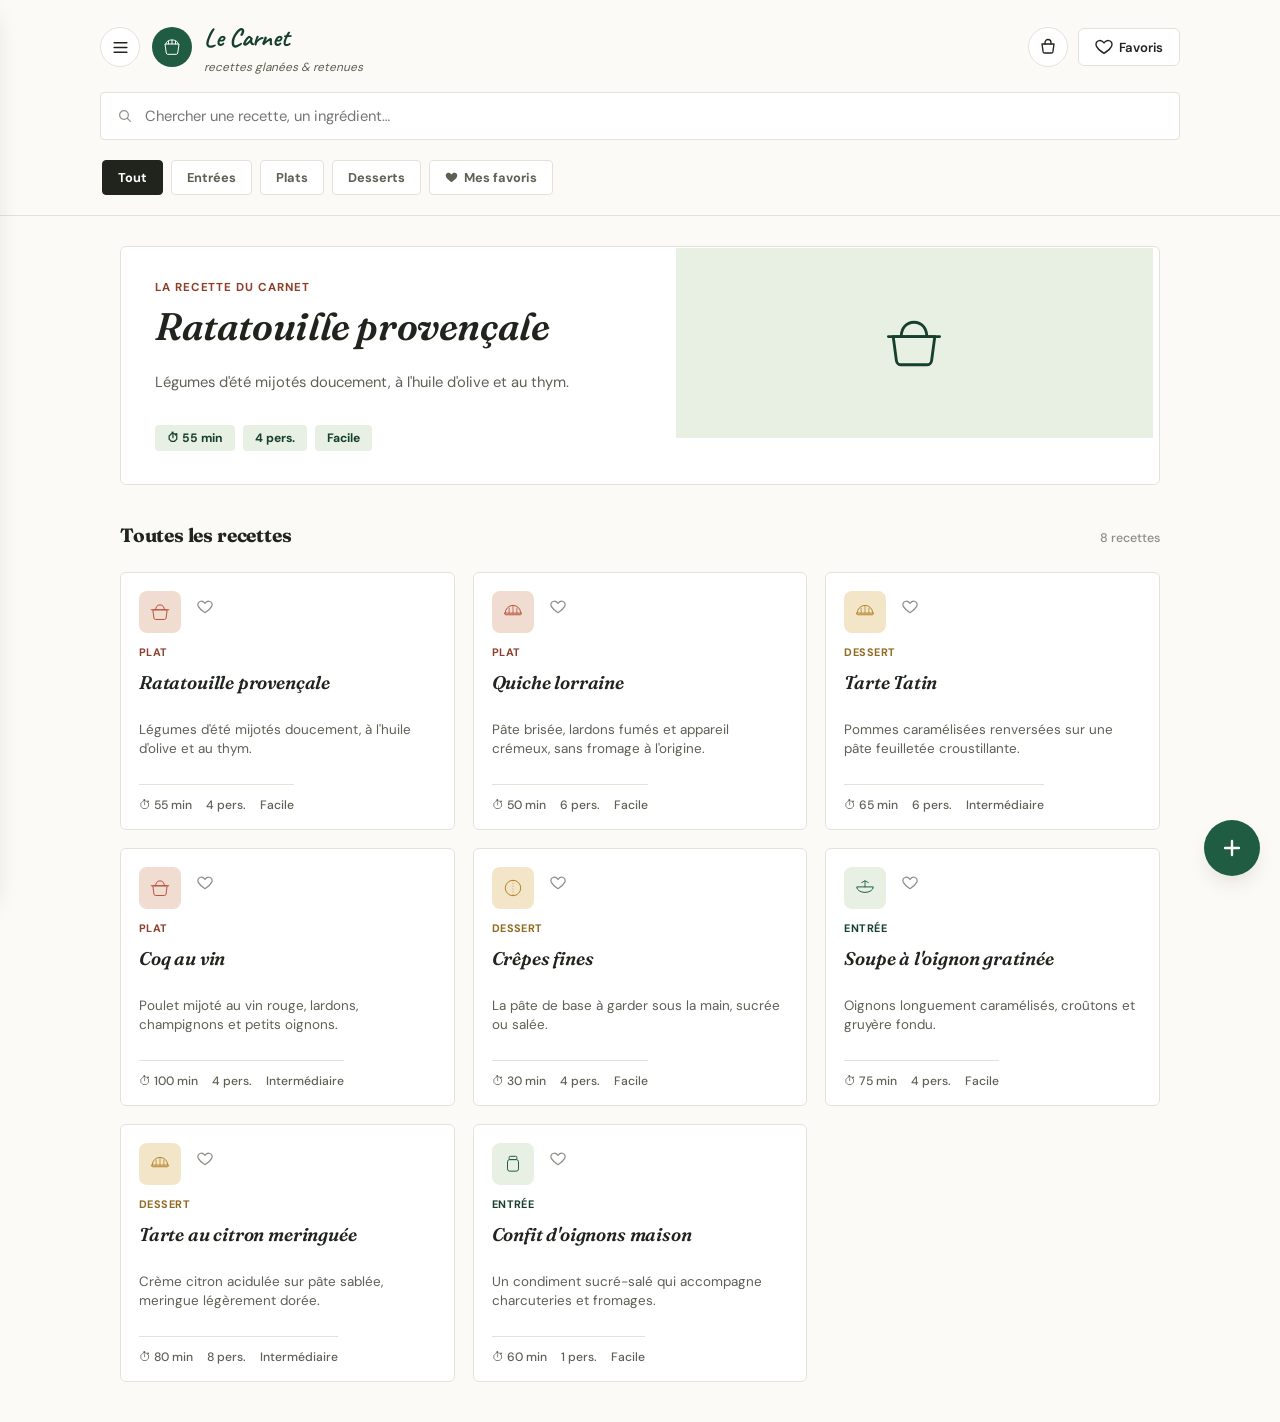
==== commit b5ce5067: "Add recipe edit/delete and full offline support (PWA) Edit/delete only applies to user-added recipes" ====
--- a/index.html
+++ b/index.html
@@ -5,9 +5,8 @@
 <meta name="viewport" content="width=device-width, initial-scale=1.0, viewport-fit=cover">
 <title>Le Carnet — recettes de cuisine</title>
 <meta name="description" content="Un carnet de recettes numérique : entrées, plats et desserts, avec liste de courses et favoris.">
-<link rel="preconnect" href="https://fonts.googleapis.com">
-<link rel="preconnect" href="https://fonts.gstatic.com" crossorigin>
-<link href="https://fonts.googleapis.com/css2?family=Fraunces:ital,opsz,wght@0,9..144,500;0,9..144,600;0,9..144,700;1,9..144,600&family=DM+Sans:wght@400;500;700&family=Caveat:wght@600;700&display=swap" rel="stylesheet">
+<link rel="manifest" href="manifest.json">
+<meta name="theme-color" content="#1F5C42">
 <link rel="stylesheet" href="style.css">
 </head>
 <body>
@@ -127,6 +126,16 @@
       <span class="drawer-item-icon"><svg viewBox="0 0 24 24" width="19" height="19"><path d="M12 5v14M5 12h14" stroke="currentColor" stroke-width="2" stroke-linecap="round"/></svg></span>
       Ajouter une recette
     </button>
+    <div class="drawer-divider"></div>
+    <button class="drawer-item" id="navExportBtn" type="button">
+      <span class="drawer-item-icon"><svg viewBox="0 0 24 24" width="19" height="19" fill="none"><path d="M12 3v13M7 11l5 5 5-5M5 20h14" stroke="currentColor" stroke-width="1.8" stroke-linecap="round" stroke-linejoin="round"/></svg></span>
+      Exporter mes recettes
+    </button>
+    <button class="drawer-item" id="navImportBtn" type="button">
+      <span class="drawer-item-icon"><svg viewBox="0 0 24 24" width="19" height="19" fill="none"><path d="M12 16V3M7 8l5-5 5 5M5 20h14" stroke="currentColor" stroke-width="1.8" stroke-linecap="round" stroke-linejoin="round"/></svg></span>
+      Importer une sauvegarde
+    </button>
+    <input type="file" id="importFileInput" accept="application/json,.json" hidden>
   </div>
 </nav>
 
--- a/style.css
+++ b/style.css
@@ -1,3 +1,24 @@
+/* =========================================================
+   POLICES — hébergées localement (fonts/), pour un fonctionnement
+   100% hors-ligne (pas de dépendance à Google Fonts)
+   ========================================================= */
+@font-face{
+  font-family: 'Caveat'; font-style: normal; font-weight: 600 700;
+  font-display: swap; src: url('fonts/caveat.woff2') format('woff2');
+}
+@font-face{
+  font-family: 'DM Sans'; font-style: normal; font-weight: 400 700;
+  font-display: swap; src: url('fonts/dm-sans.woff2') format('woff2');
+}
+@font-face{
+  font-family: 'Fraunces'; font-style: normal; font-weight: 500 700;
+  font-display: swap; src: url('fonts/fraunces.woff2') format('woff2');
+}
+@font-face{
+  font-family: 'Fraunces'; font-style: italic; font-weight: 600;
+  font-display: swap; src: url('fonts/fraunces-italic.woff2') format('woff2');
+}
+
 /* =========================================================
    LE CARNET — design tokens
    Carnet lumineux épuré : presque blanc, une seule couleur bijou (émeraude)
@@ -175,7 +196,7 @@
 .chip[data-filter="tout"].is-active{ background: var(--ink); color: #fff; border-color: var(--ink); }
 .chip[data-filter="entrée"].is-active{ background: var(--emerald); color: #fff; border-color: var(--emerald); }
 .chip[data-filter="plat"].is-active{ background: var(--terracotta); color: #fff; border-color: var(--terracotta); }
-.chip[data-filter="dessert"].is-active{ background: var(--mustard); color: #fff; border-color: var(--mustard); }
+.chip[data-filter="dessert"].is-active{ background: var(--mustard-dark); color: #fff; border-color: var(--mustard); }
 .chip-fav.is-active{ background: var(--emerald); color: #fff; border-color: var(--emerald); }
 
 @media (max-width: 480px){
@@ -267,6 +288,8 @@
   display:flex; align-items:center; justify-content:center;
 }
 .card-icon svg{ width:22px; height:22px; }
+.card-icon.has-photo{ padding:0; overflow:hidden; }
+.card-icon.has-photo img{ width:100%; height:100%; object-fit:cover; display:block; }
 
 .card-fav{
   flex:none; background: transparent; border:none; color: var(--ink-faint); padding:8px;
@@ -393,6 +416,9 @@
 .timer-start:hover{ background: var(--emerald-dark); }
 .timer-reset{ background: var(--surface); color: var(--ink); border: 1px solid var(--line) !important; }
 .timer-reset:hover{ border-color: var(--terracotta) !important; color: var(--terracotta-dark); }
+
+.detail-photo{ max-width:760px; margin: 0 auto; padding: 20px 20px 0; }
+.detail-photo img{ width:100%; max-height:320px; object-fit:cover; border-radius:6px; display:block; }
 
 .detail-body{ max-width:760px; margin: 0 auto; padding: 30px 20px 60px; display:grid; gap:36px; }
 @media (min-width: 720px){
@@ -615,6 +641,7 @@
 .drawer-close:hover{ color: var(--terracotta-dark); }
 
 .drawer-nav{ display:flex; flex-direction:column; gap:4px; padding: 8px 12px; }
+.drawer-divider{ height:1px; background: var(--line); margin: 8px 8px; }
 .drawer-item{
   display:flex; align-items:center; gap:14px;
   border:none; background:transparent; color: var(--ink);
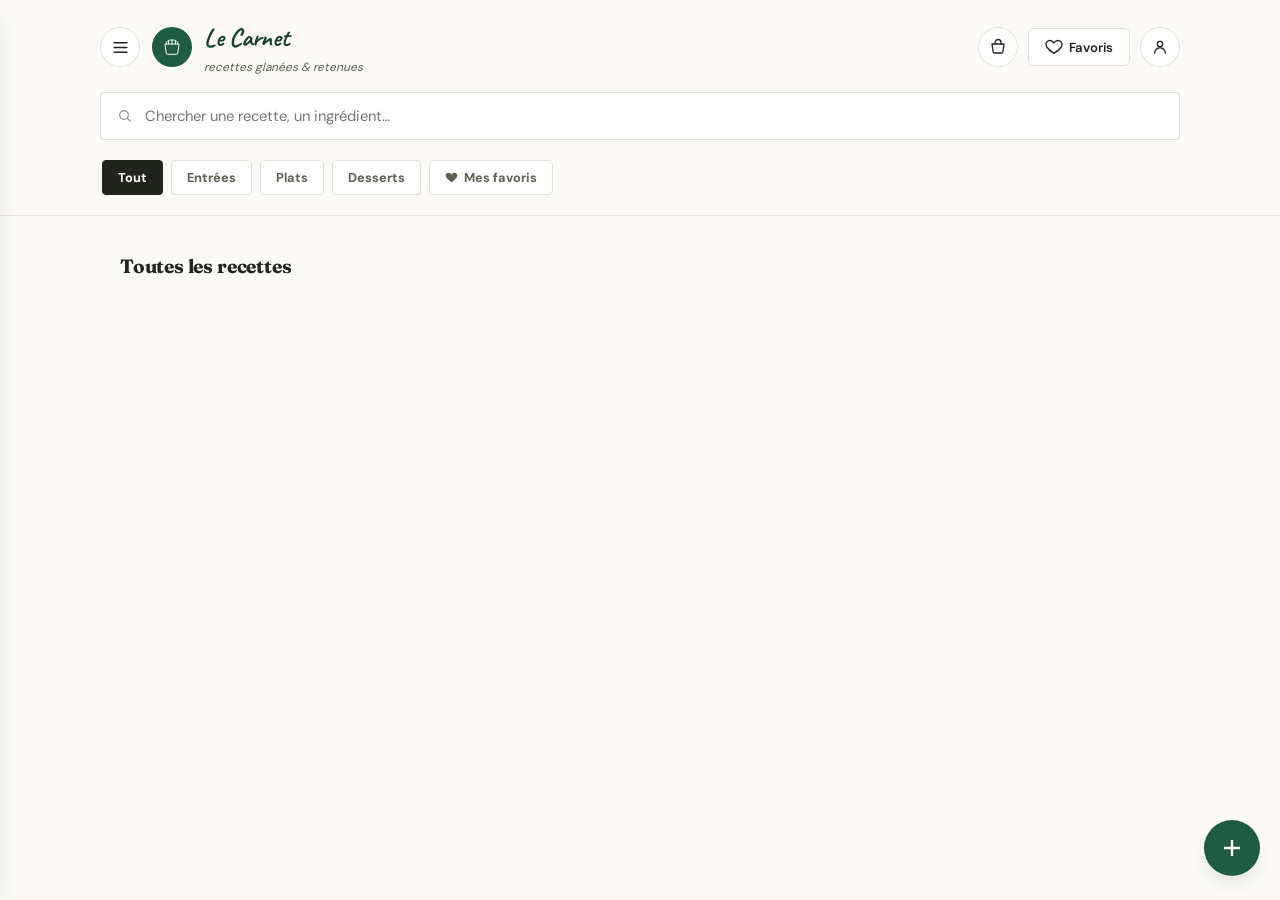
==== commit aac5e994: "Add account icon and profile view (prénom/nom, initials) New js/profile.js module: an account icon i" ====
--- a/index.html
+++ b/index.html
@@ -45,6 +45,11 @@
         <svg viewBox="0 0 24 24" width="18" height="18"><path d="M12 20.5s-7.5-4.6-10-9.4C.4 7.6 2 4 5.6 3.4 8 3 10.2 4.2 12 6.6 13.8 4.2 16 3 18.4 3.4 22 4 23.6 7.6 22 11.1c-2.5 4.8-10 9.4-10 9.4Z" fill="none" stroke="currentColor" stroke-width="1.8" stroke-linejoin="round"/></svg>
         <span>Favoris</span>
       </button>
+      <button id="accountToggle" class="account-toggle" type="button" aria-label="Mon compte">
+        <span id="accountIcon" class="account-icon">
+          <svg viewBox="0 0 24 24" width="18" height="18"><circle cx="12" cy="8" r="3.5" fill="none" stroke="currentColor" stroke-width="1.8"/><path d="M5 20c0-3.9 3.1-7 7-7s7 3.1 7 7" fill="none" stroke="currentColor" stroke-width="1.8" stroke-linecap="round"/></svg>
+        </span>
+      </button>
     </div>
   </div>
 
@@ -89,13 +94,23 @@
 </section>
 
 <!-- ===== VUE AJOUT (formulaire plein écran) ===== -->
-<section id="addView" class="detail-view add-view" aria-hidden="true">
+<section id="addView" class="detail-view add-view hf-theme" aria-hidden="true">
   <div class="detail-scroll" id="addScroll"></div>
 </section>
 
 <!-- ===== VUE PANIER (liste de courses plein écran) ===== -->
 <section id="panierView" class="detail-view add-view" aria-hidden="true">
   <div class="detail-scroll" id="panierScroll"></div>
+</section>
+
+<!-- ===== VUE CONNEXION (plein écran, avant tout accès à l'app) ===== -->
+<section id="authView" class="detail-view add-view auth-view" aria-hidden="true">
+  <div class="detail-scroll" id="authScroll"></div>
+</section>
+
+<!-- ===== VUE PROFIL (prénom/nom du compte, plein écran) ===== -->
+<section id="profileView" class="detail-view add-view" aria-hidden="true">
+  <div class="detail-scroll" id="profileScroll"></div>
 </section>
 
 <button id="addFab" class="fab" type="button" aria-label="Ajouter une recette">
@@ -136,11 +151,16 @@
       Importer une sauvegarde
     </button>
     <input type="file" id="importFileInput" accept="application/json,.json" hidden>
+    <div class="drawer-divider"></div>
+    <button class="drawer-item" id="navLogoutBtn" type="button">
+      <span class="drawer-item-icon"><svg viewBox="0 0 24 24" width="19" height="19" fill="none"><path d="M15 17l5-5-5-5M20 12H9M12 21H6a2 2 0 0 1-2-2V5a2 2 0 0 1 2-2h6" stroke="currentColor" stroke-width="1.8" stroke-linecap="round" stroke-linejoin="round"/></svg></span>
+      Se déconnecter
+    </button>
   </div>
 </nav>
 
 <div id="toast" class="toast" role="status" aria-live="polite"></div>
 
-<script src="script.js"></script>
+<script type="module" src="js/main.js"></script>
 </body>
 </html>
--- a/style.css
+++ b/style.css
@@ -17,6 +17,22 @@
 @font-face{
   font-family: 'Fraunces'; font-style: italic; font-weight: 600;
   font-display: swap; src: url('fonts/fraunces-italic.woff2') format('woff2');
+}
+@font-face{
+  font-family: 'Poppins'; font-style: normal; font-weight: 400;
+  font-display: swap; src: url('fonts/poppins-regular.woff2') format('woff2');
+}
+@font-face{
+  font-family: 'Poppins'; font-style: normal; font-weight: 600;
+  font-display: swap; src: url('fonts/poppins-semibold.woff2') format('woff2');
+}
+@font-face{
+  font-family: 'Poppins'; font-style: normal; font-weight: 700;
+  font-display: swap; src: url('fonts/poppins-bold.woff2') format('woff2');
+}
+@font-face{
+  font-family: 'Poppins'; font-style: normal; font-weight: 800;
+  font-display: swap; src: url('fonts/poppins-extrabold.woff2') format('woff2');
 }
 
 /* =========================================================
@@ -49,6 +65,31 @@
 
   --shadow-raised: 0 10px 24px -10px rgba(32,36,29,.22);
 }
+
+/* =========================================================
+   THEME HELLOFRESH — appliqué uniquement à la fiche recette
+   (#detailView) et au formulaire d'ajout (#addView) via .hf-theme.
+   Redéfinit les tokens existants localement : tout le CSS qui
+   utilise déjà var(--emerald)/var(--bg)/var(--ink)/etc. en hérite
+   automatiquement dans ce sous-arbre, sans dupliquer les règles.
+   ========================================================= */
+.hf-theme{
+  --bg: #FFFBF5;
+  --surface: #FFFFFF;
+  --ink: #1F1B16;
+  --ink-soft: #6B6459;
+  --ink-faint: #A39C8E;
+  --line: #EDE6D9;
+
+  --emerald: #46780F;
+  --emerald-dark: #2E4F0A;
+  --emerald-tint: #EAF3DC;
+
+  --font-display: 'Poppins', -apple-system, BlinkMacSystemFont, sans-serif;
+  --font-body: 'Poppins', -apple-system, BlinkMacSystemFont, sans-serif;
+}
+/* Fraunces italic n'existe pas en Poppins — annule l'italique forcé du titre */
+.hf-theme .detail-heading h2{ font-style: normal; font-weight: 800; }
 
 /* couleurs d'accent par catégorie, appliquées via classe .cat-xxx */
 .cat-entrée{ --accent: var(--emerald); --accent-dark: var(--emerald-dark); --accent-tint: var(--emerald-tint); }
@@ -160,6 +201,23 @@
   border: 2px solid var(--bg);
 }
 .cart-badge[hidden]{ display:none; }
+
+.account-toggle{
+  position:relative;
+  display:flex; align-items:center; justify-content:center;
+  width:40px; height:40px; flex:none;
+  background: var(--surface); color: var(--ink);
+  border:1px solid var(--line); border-radius: 50%;
+  transition: border-color .15s ease, color .15s ease;
+}
+.account-toggle:hover{ border-color: var(--emerald); color: var(--emerald-dark); }
+.account-toggle:active{ transform: scale(.94); }
+.account-icon{ display:flex; align-items:center; justify-content:center; }
+.account-icon.has-initials{
+  width:100%; height:100%; border-radius:50%;
+  background: var(--emerald); color:#fff;
+  font-size:.78rem; font-weight:800; letter-spacing:.02em;
+}
 
 .search-row{ max-width:1080px; margin: 16px auto 0; }
 .search-box{
@@ -331,13 +389,18 @@
 
 .detail-hero{
   position: sticky; top:0; z-index:2;
-  background: rgba(251,250,246,.92);
-  backdrop-filter: blur(14px);
-  -webkit-backdrop-filter: blur(14px);
-  border-bottom: 1px solid var(--line);
-  padding: 20px 20px 26px;
-}
-.detail-topbar{ display:flex; align-items:center; justify-content:space-between; max-width:1080px; margin:0 auto 18px; }
+  min-height: 220px;
+  background: linear-gradient(135deg, var(--accent-tint), var(--accent) 130%);
+  background-size: cover; background-position: center;
+  padding: 20px 20px 24px;
+  display:flex; flex-direction:column; justify-content:space-between;
+}
+.hf-theme .detail-hero::after{
+  content:""; position:absolute; inset:0; z-index:0;
+  background: linear-gradient(180deg, rgba(0,0,0,.55) 0%, rgba(0,0,0,.75) 100%);
+  pointer-events:none;
+}
+.detail-topbar{ display:flex; align-items:center; justify-content:space-between; width:100%; max-width:1080px; margin:0 auto 18px; }
 .detail-topbar-left{ display:flex; align-items:center; gap:8px; }
 .detail-topbar-actions{ display:flex; align-items:center; gap:8px; }
 .back-btn{
@@ -353,20 +416,18 @@
 }
 .detail-fav:hover{ border-color: var(--emerald); }
 .detail-fav.is-menu{ width:42px; height:42px; }
+.detail-fav.has-cart-badge{ position:relative; }
 .detail-fav[aria-pressed="true"]{ background: var(--emerald); color: #fff; border-color: var(--emerald); }
 
-.detail-heading{ max-width:760px; margin:0 auto; }
+.detail-topbar, .detail-heading{ position:relative; z-index:1; }
+.detail-heading{ width:100%; max-width:760px; margin:0 auto; }
 .detail-eyebrow{ font-size:.72rem; text-transform:uppercase; letter-spacing:.08em; font-weight:700; color: var(--accent-dark); }
 .detail-heading h2{ font-family: var(--font-display); font-style: italic; color: var(--ink); font-size: clamp(1.8rem,4vw,2.5rem); margin-top:8px; font-weight:600; }
 .detail-sub{ color: var(--ink-soft); font-size:.9rem; margin-top:10px; max-width:60ch; }
-
-.detail-stats{ display:flex; gap:10px; margin-top:18px; flex-wrap:wrap; }
-.stat{ display:flex; flex-direction:column; gap:2px; background: var(--emerald-tint); padding: 8px 14px; border-radius: 4px; }
-.stat-value{ font-weight:700; font-size:.9rem; color: var(--emerald-dark); }
-.stat-label{ font-size:.64rem; text-transform:uppercase; letter-spacing:.05em; color: var(--emerald-dark); opacity:.75; }
-
-.stat-stepper .servings-row{ display:flex; align-items:center; gap:10px; }
-.stat-stepper .stat-value{ min-width:14px; text-align:center; }
+.hf-theme .detail-eyebrow{ color:#fff; opacity:.9; }
+.hf-theme .detail-heading h2{ color:#fff; }
+.hf-theme .detail-sub{ color: rgba(255,255,255,.9); }
+
 .step-btn{
   width:20px; height:20px; border-radius:50%; border:1px solid var(--emerald);
   background: transparent; color: var(--emerald-dark); font-weight:800; font-size:.85rem;
@@ -416,9 +477,20 @@
 .timer-start:hover{ background: var(--emerald-dark); }
 .timer-reset{ background: var(--surface); color: var(--ink); border: 1px solid var(--line) !important; }
 .timer-reset:hover{ border-color: var(--terracotta) !important; color: var(--terracotta-dark); }
-
-.detail-photo{ max-width:760px; margin: 0 auto; padding: 20px 20px 0; }
-.detail-photo img{ width:100%; max-height:320px; object-fit:cover; border-radius:6px; display:block; }
+.timer-actions button:disabled{ opacity:.4; cursor:not-allowed; }
+.timer-actions button:disabled:hover{ background: var(--emerald); border-color: var(--line) !important; color:#fff; }
+.timer-reset:disabled:hover{ background: var(--surface); color: var(--ink); }
+
+.detail-info{ max-width:760px; margin:0 auto; padding:16px 20px 0; }
+
+.stats-flat{ display:flex; border-top:1px solid var(--line); border-bottom:1px solid var(--line); flex-wrap:wrap; }
+.stats-flat .cell{ flex:1; min-width:76px; text-align:center; padding:12px 8px; border-right:1px solid var(--line); }
+.stats-flat .cell:last-child{ border-right:none; }
+.stats-flat .cell .v{ font-weight:700; font-size:.9rem; color: var(--ink); display:flex; align-items:center; justify-content:center; gap:8px; }
+.stats-flat .cell .l{ display:block; font-size:.62rem; text-transform:uppercase; letter-spacing:.05em; color: var(--emerald-dark); opacity:.8; margin-bottom:3px; }
+
+.stat-stepper{ display:flex; align-items:center; justify-content:center; gap:8px; }
+.stat-stepper .v{ min-width:14px; text-align:center; }
 
 .detail-body{ max-width:760px; margin: 0 auto; padding: 30px 20px 60px; display:grid; gap:36px; }
 @media (min-width: 720px){
@@ -430,29 +502,41 @@
   color: var(--ink); margin-bottom:16px;
 }
 
-.ingredient-list{ list-style:none; margin:0; padding:0; display:flex; flex-direction:column; }
+.ingredient-list{ list-style:none; margin:0; padding:0; display:grid; grid-template-columns:1fr; gap:0 20px; }
+@media (min-width: 420px){
+  .ingredient-list{ grid-template-columns: 1fr 1fr; }
+}
 .ingredient-list li{
-  display:flex; justify-content:space-between; align-items:center; gap:10px;
-  padding: 11px 2px;
-  font-size:.88rem;
+  display:flex; align-items:center; gap:10px;
+  padding: 9px 2px;
   border-bottom: 1px solid var(--line);
 }
-.ing-name{ color: var(--ink); font-weight:500; }
-.ing-qty{ color: var(--emerald-dark); font-weight:600; white-space:nowrap; font-size:.82rem; }
-
-.step-list{ list-style:none; margin:0; padding:0; counter-reset: step; display:flex; flex-direction:column; gap:20px; }
-.step-list li{
-  counter-increment: step;
-  position:relative; padding-left:38px; font-size:.93rem; color: var(--ink); line-height:1.6;
-}
-.step-list li::before{
-  content: counter(step);
-  position:absolute; left:0; top:-2px;
-  width:26px; height:26px; border-radius:50%;
+.ing-icon{
+  flex:none; width:30px; height:30px; border-radius:50%;
+  background: var(--emerald-tint); color: var(--emerald-dark);
+  display:flex; align-items:center; justify-content:center;
+}
+.ing-icon svg{ width:15px; height:15px; }
+.ing-text{ display:flex; flex-direction:column; min-width:0; }
+.ing-name{ color: var(--ink); font-weight:700; font-size:.8rem; white-space:nowrap; overflow:hidden; text-overflow:ellipsis; }
+.ing-qty{ color: var(--ink-soft); font-weight:600; white-space:nowrap; font-size:.72rem; }
+
+.allergen-line{ font-size:.82rem; color: var(--ink); margin-top:14px; }
+.allergen-line b{ color: var(--terracotta-dark); }
+.tool-line{ font-size:.82rem; color: var(--ink-soft); margin-top:6px; }
+.tool-line span:not(:last-child)::after{ content:" • "; color: var(--line); }
+.stats-flat .cell.is-nutri .l{ color: var(--terracotta-dark); }
+
+.step-list{ list-style:none; margin:0; padding:0; display:flex; flex-direction:column; gap:16px; }
+.step-list li{ display:flex; gap:12px; align-items:flex-start; }
+.step-list .step-num{
+  flex:none; width:26px; height:26px; border-radius:50%; margin-top:1px;
   border: 1.5px solid var(--emerald);
   color: var(--emerald-dark); font-weight:700; font-size:.78rem;
   display:flex; align-items:center; justify-content:center;
 }
+.step-list .step-photo{ flex:none; width:56px; height:56px; border-radius:6px; object-fit:cover; background: var(--surface); border:1px solid var(--line); }
+.step-list p{ margin:0; font-size:.93rem; color: var(--ink); line-height:1.6; padding-top:2px; }
 
 .note-box{
   position: relative;
@@ -533,9 +617,10 @@
 .dyn-row .ing-name-input{ flex:2; min-width:0; }
 .dyn-row .ing-qty-input{ flex:1; min-width:0; }
 .dyn-row-step .step-input{ flex:1; min-width:0; }
+.dyn-row-step .step-photo-input{ flex:none; width:120px; font-size:.68rem; color: var(--ink-soft); }
 .dyn-remove{
   flex:none; width:36px; height:36px; border-radius:50%; border:none;
-  background: var(--bg); color: var(--ink-faint); font-size:.9rem;
+  background: var(--bg); color: var(--ink-soft); font-size:.9rem;
 }
 .dyn-remove:hover{ color: var(--terracotta-dark); }
 .dyn-remove:disabled{ opacity:.35; cursor:not-allowed; }
@@ -661,3 +746,18 @@
 button:focus-visible, input:focus-visible{
   outline: 2px solid var(--emerald); outline-offset: 2px;
 }
+
+/* ---- vue connexion ---- */
+.auth-view .detail-scroll{
+  display:flex; align-items:center; justify-content:center;
+  min-height:100%; padding: 24px;
+}
+.auth-card{ width:100%; max-width:360px; text-align:center; }
+.auth-card h2{ font-family: var(--font-display); font-style:italic; font-size:1.7rem; margin-bottom:4px; }
+.auth-sub{ color: var(--ink-soft); font-size:.9rem; margin-bottom:22px; }
+.auth-card .add-form{ padding:0; text-align:left; }
+.auth-switch{ margin-top:16px; font-size:.85rem; color: var(--ink-soft); text-align:center; }
+.auth-switch button{ background:none; border:none; color: var(--emerald-dark); font-weight:600; cursor:pointer; padding:0; text-decoration:underline; }
+
+body.auth-locked .site-header,
+body.auth-locked #addFab{ display:none; }
